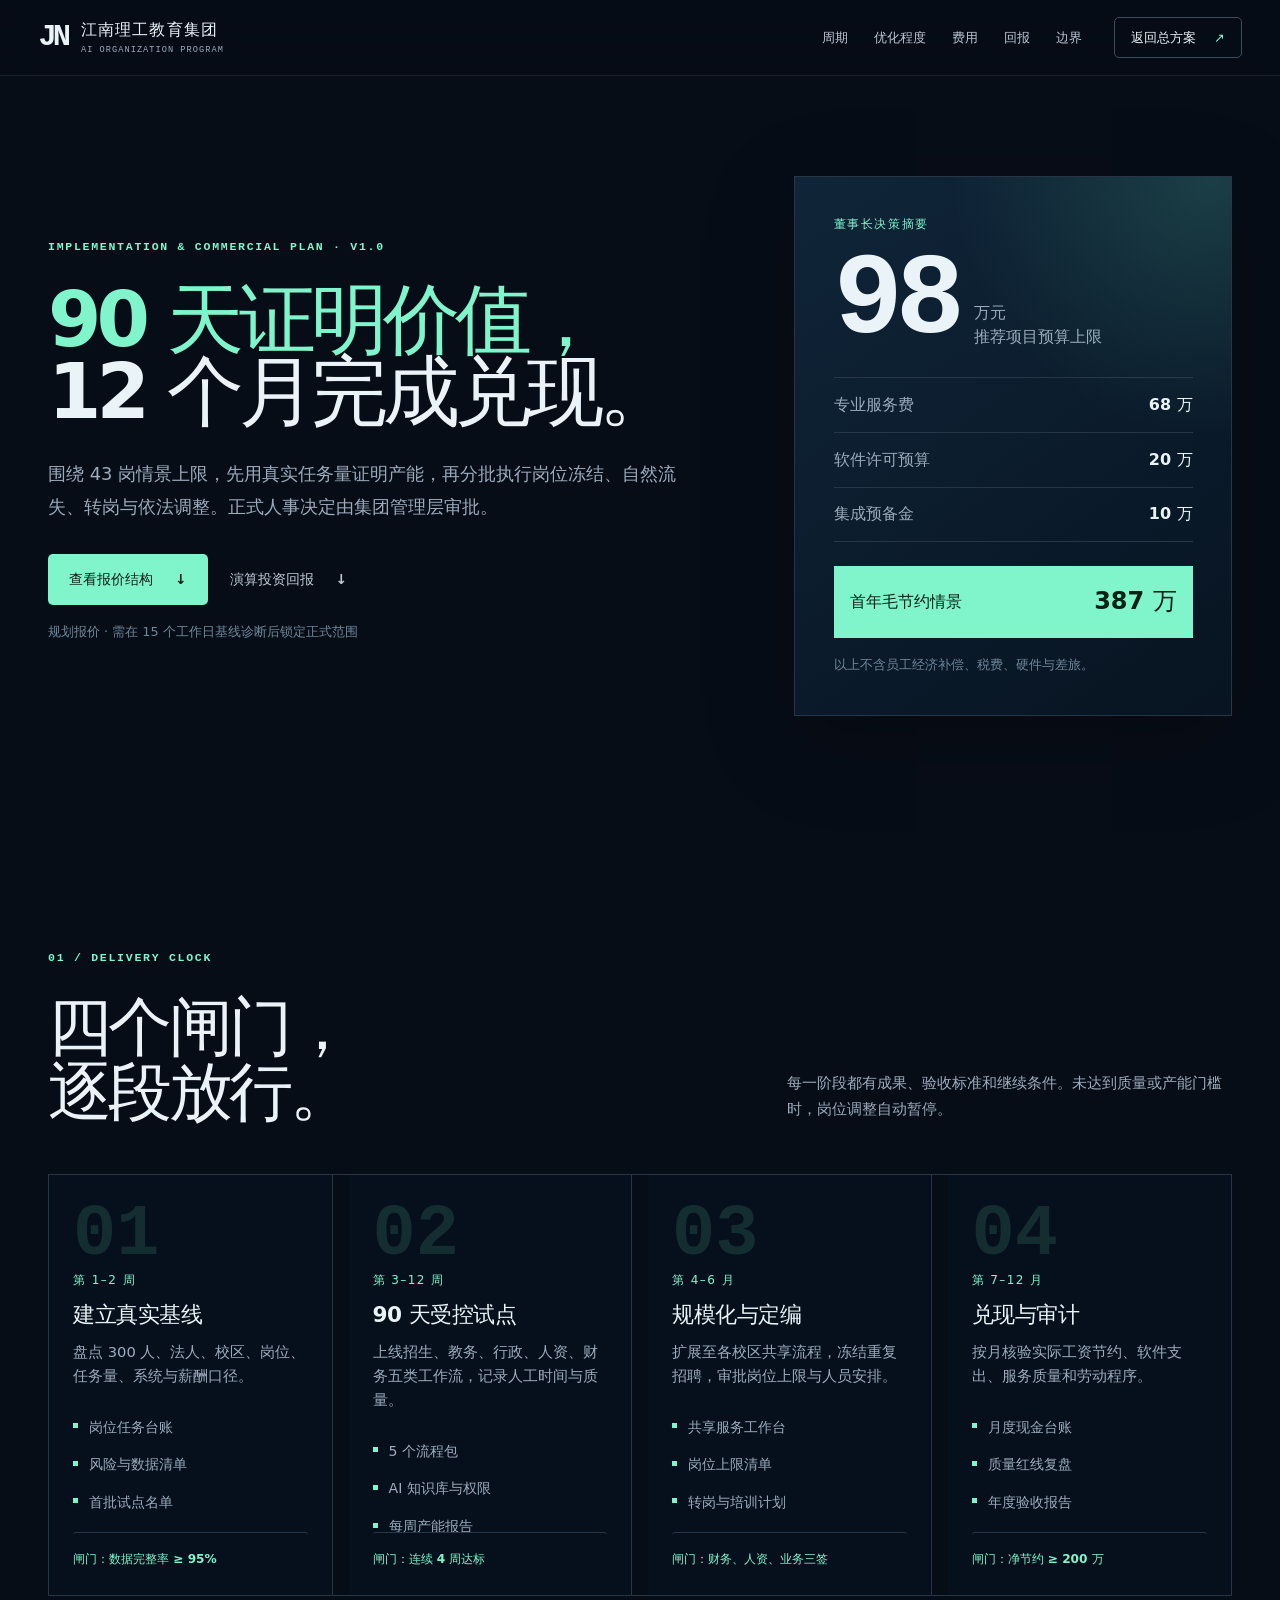
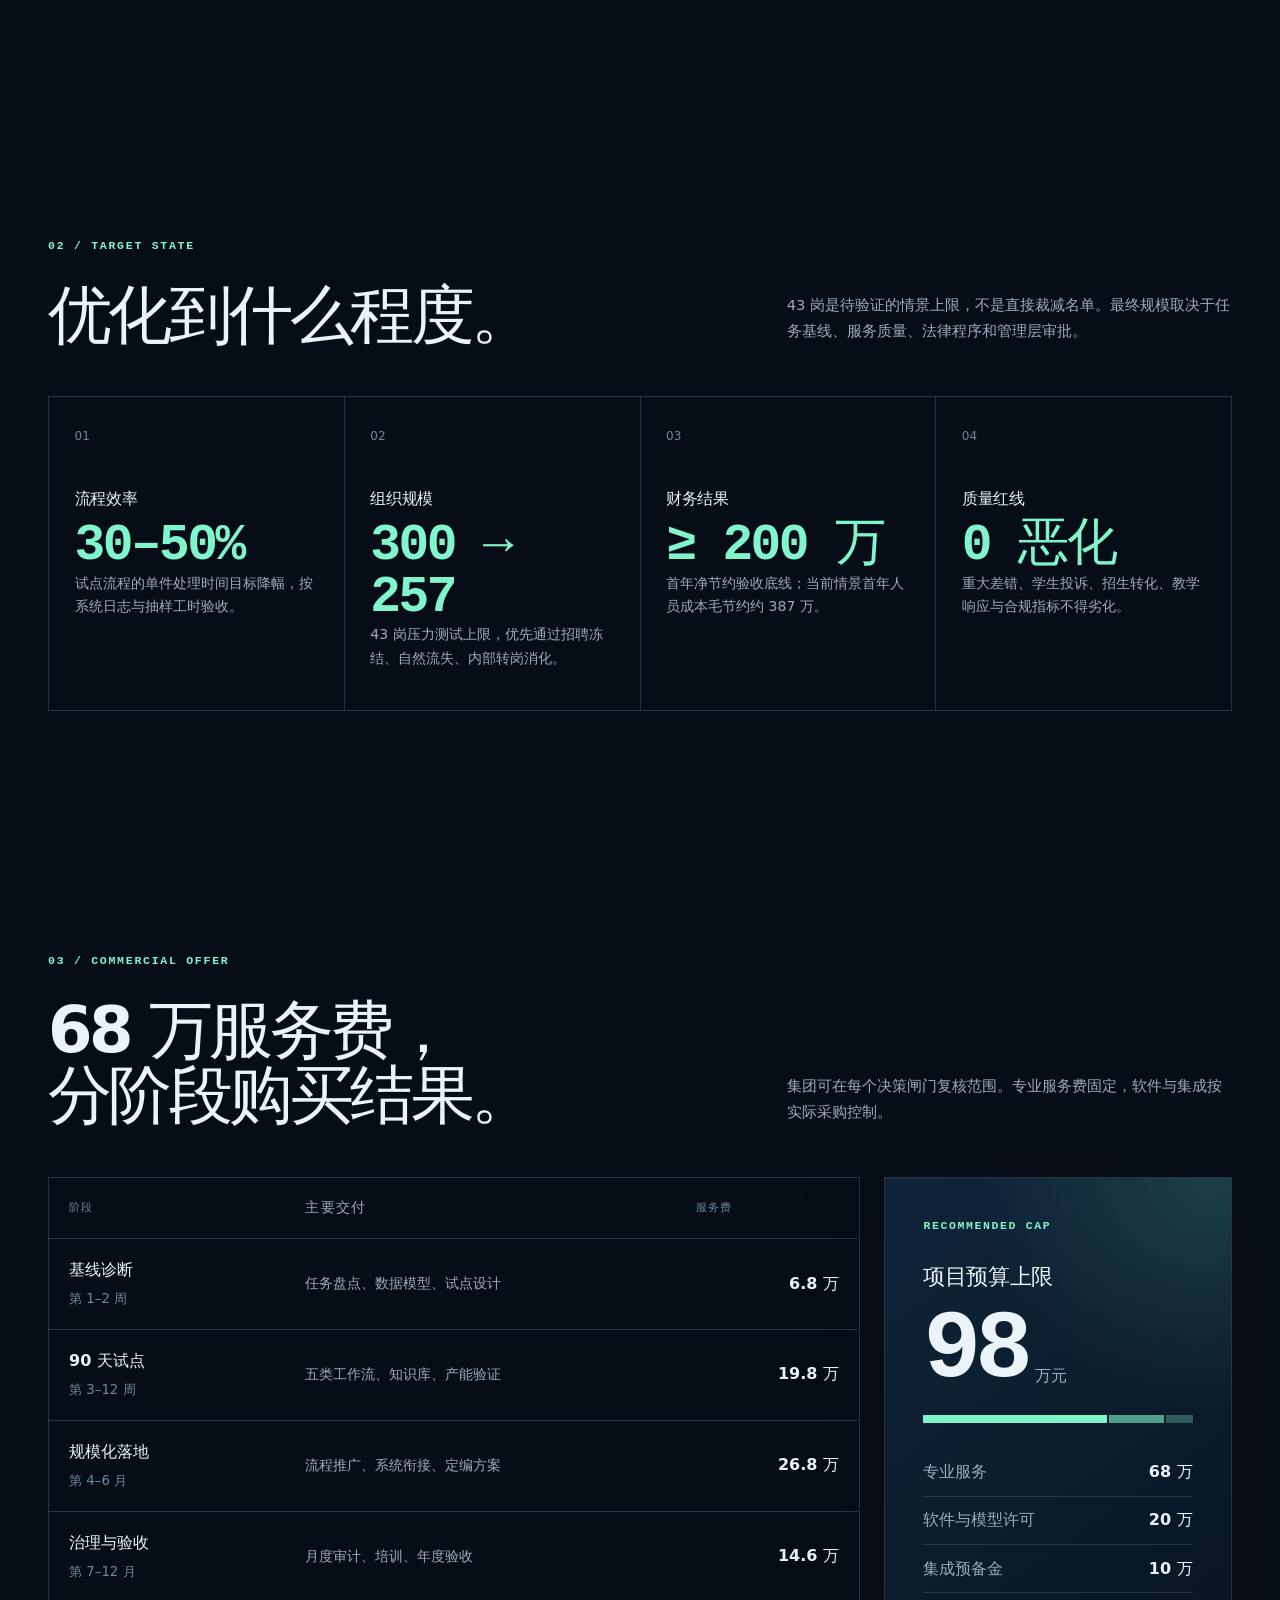
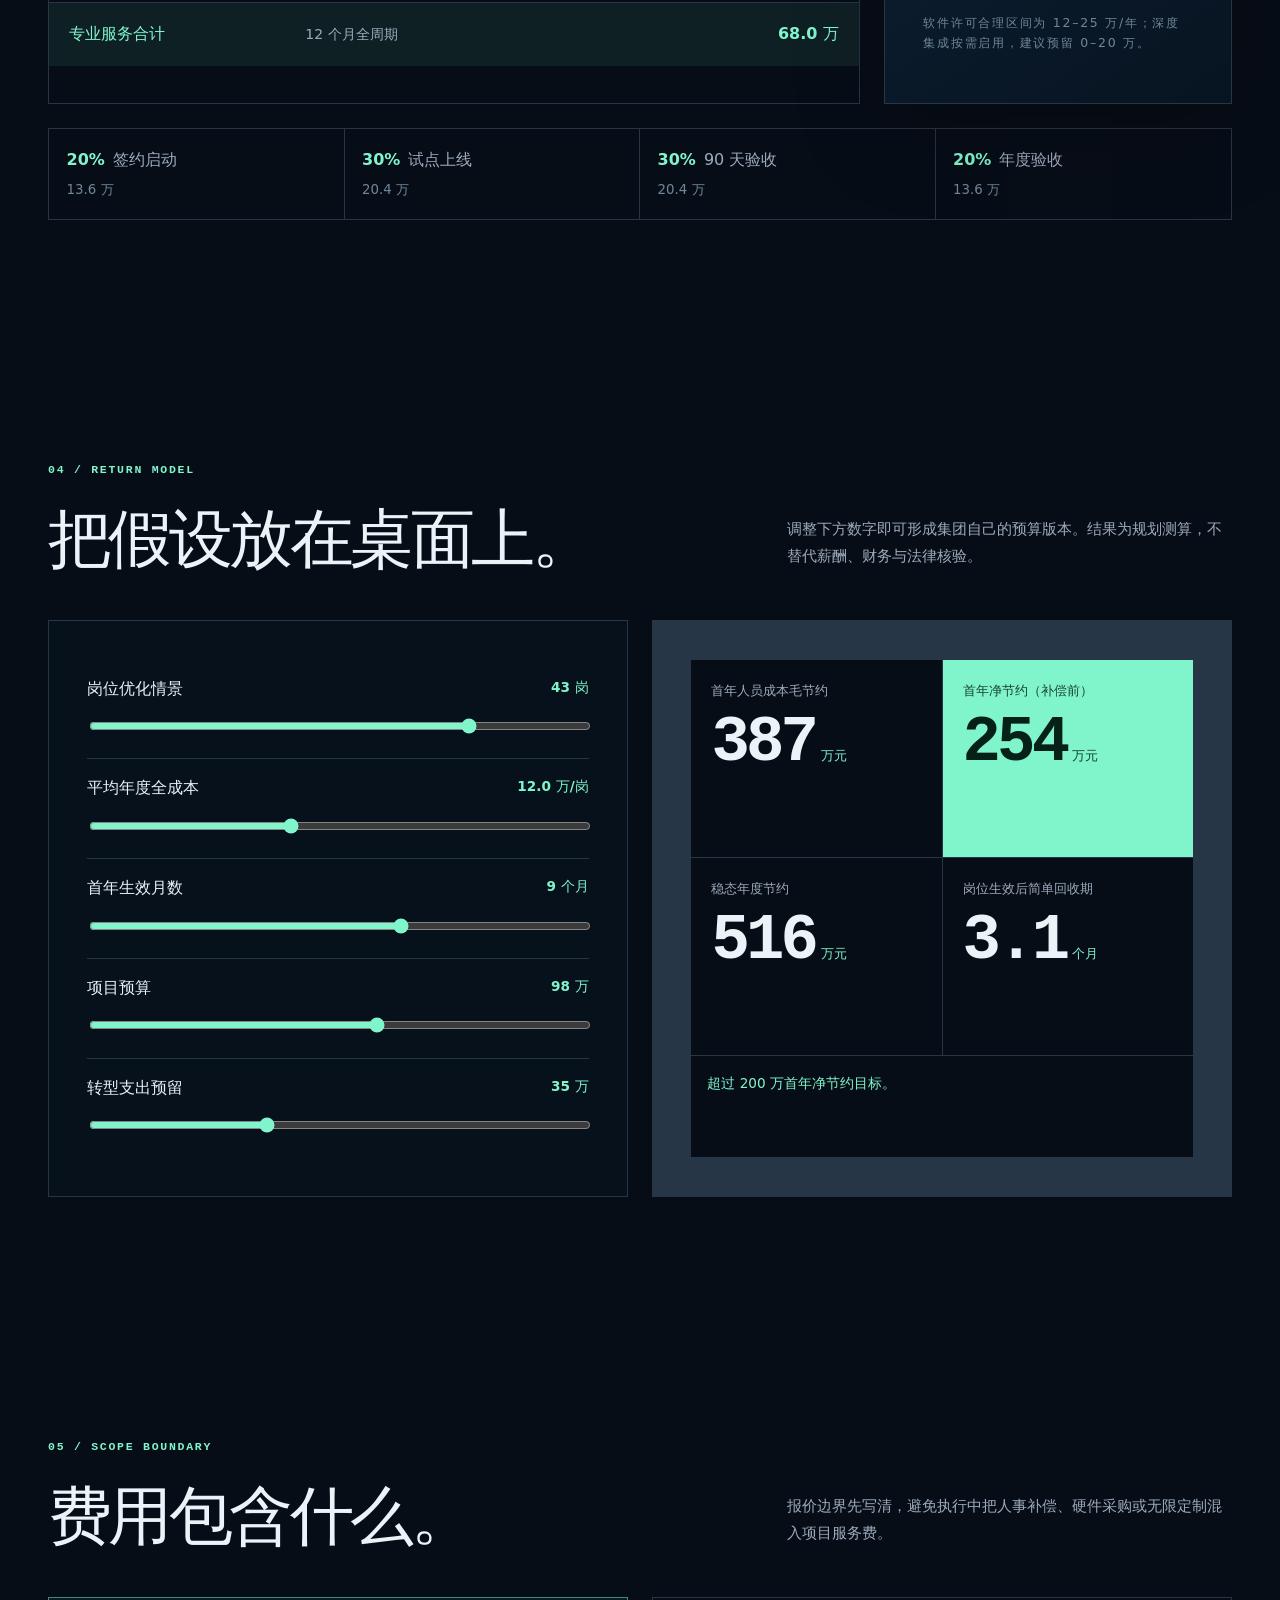
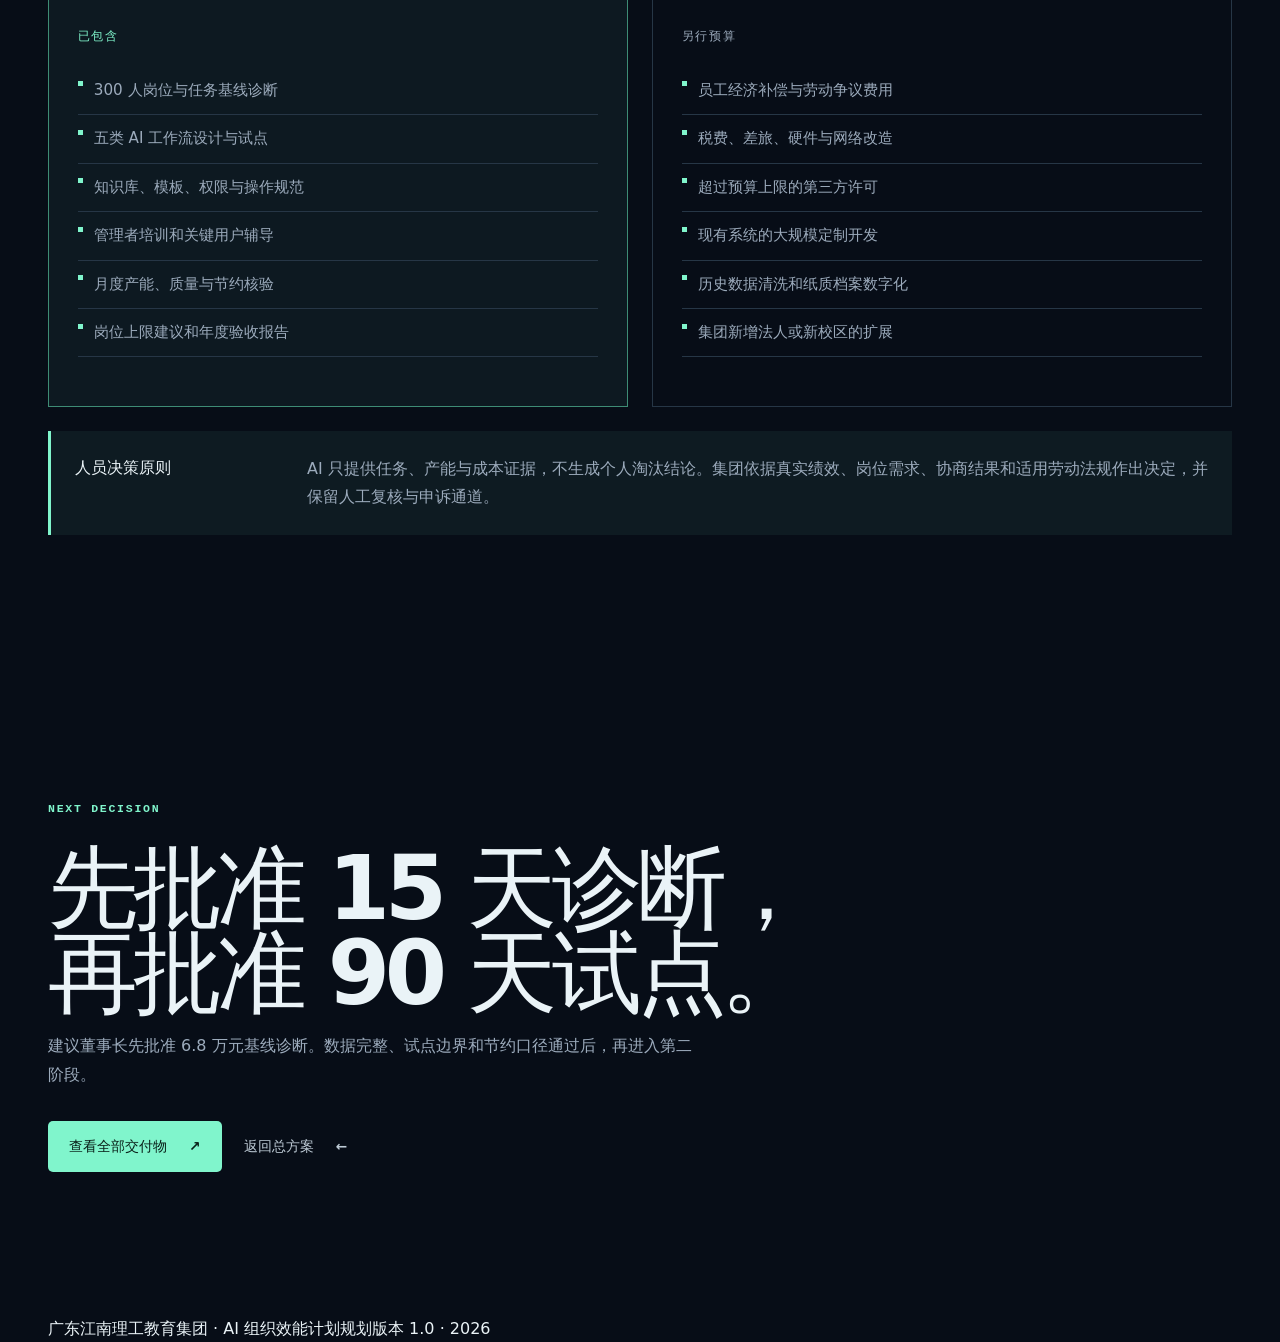
==== implementation.html @ f923c3b9 "Add implementation timeline and pricing plan" ====
<!doctype html>
<html lang="zh-CN">
<head>
 <meta charset="utf-8">
 <meta name="viewport" content="width=device-width,initial-scale=1">
 <meta name="description" content="广东江南理工教育集团 AI 组织效能计划的实施周期、优化目标、项目报价与回报测算。">
 <title>实施周期与项目报价｜广东江南理工教育集团</title>
 <link rel="stylesheet" href="styles.css">
 <link rel="stylesheet" href="implementation.css">
 <link rel="stylesheet" href="implementation-fixes.css">
</head>
<body>
 <div class="noise" aria-hidden="true"></div>
 <header class="site-header">
  <a class="brand" href="index.html" aria-label="返回方案首页"><span class="brand-mark">JN</span><span><b>江南理工教育集团</b><small>AI ORGANIZATION PROGRAM</small></span></a>
  <button class="menu-toggle" aria-expanded="false" aria-controls="nav-links">导航 <span aria-hidden="true">＋</span></button>
  <nav class="nav-links" id="nav-links" aria-label="页面导航"><a href="#schedule">周期</a><a href="#outcomes">优化程度</a><a href="#pricing">费用</a><a href="#returns">回报</a><a href="#boundaries">边界</a></nav>
  <a class="header-cta" href="index.html">返回总方案 <span aria-hidden="true">↗</span></a>
 </header>

 <main>
  <section class="quote-hero wrap">
   <div class="quote-copy">
    <p class="eyebrow">IMPLEMENTATION &amp; COMMERCIAL PLAN · V1.0</p>
    <h1><span>90 天证明价值，</span><br>12 个月完成兑现。</h1>
    <p class="lead">围绕 43 岗情景上限，先用真实任务量证明产能，再分批执行岗位冻结、自然流失、转岗与依法调整。正式人事决定由集团管理层审批。</p>
    <div class="hero-actions"><a class="button primary" href="#pricing">查看报价结构 <span aria-hidden="true">↓</span></a><a class="button quiet" href="#returns">演算投资回报 <span aria-hidden="true">↓</span></a></div>
    <p class="assumption">规划报价 · 需在 15 个工作日基线诊断后锁定正式范围</p>
   </div>
   <aside class="decision-card" aria-label="董事长决策摘要">
    <p>董事长决策摘要</p>
    <div class="decision-number"><strong>98</strong><span>万元<br>推荐项目预算上限</span></div>
    <dl><div><dt>专业服务费</dt><dd>68 万</dd></div><div><dt>软件许可预算</dt><dd>20 万</dd></div><div><dt>集成预备金</dt><dd>10 万</dd></div></dl>
    <div class="decision-strip"><span>首年毛节约情景</span><b>387 万</b></div>
    <small>以上不含员工经济补偿、税费、硬件与差旅。</small>
   </aside>
  </section>

  <section class="section wrap" id="schedule">
   <div class="section-heading"><div><p class="eyebrow">01 / DELIVERY CLOCK</p><h2>四个闸门，<br>逐段放行。</h2></div><p>每一阶段都有成果、验收标准和继续条件。未达到质量或产能门槛时，岗位调整自动暂停。</p></div>
   <div class="timeline">
    <article><span class="phase">01</span><p class="time">第 1–2 周</p><h3>建立真实基线</h3><p>盘点 300 人、法人、校区、岗位、任务量、系统与薪酬口径。</p><ul><li>岗位任务台账</li><li>风险与数据清单</li><li>首批试点名单</li></ul><b class="gate">闸门：数据完整率 ≥ 95%</b></article>
    <article><span class="phase">02</span><p class="time">第 3–12 周</p><h3>90 天受控试点</h3><p>上线招生、教务、行政、人资、财务五类工作流，记录人工时间与质量。</p><ul><li>5 个流程包</li><li>AI 知识库与权限</li><li>每周产能报告</li></ul><b class="gate">闸门：连续 4 周达标</b></article>
    <article><span class="phase">03</span><p class="time">第 4–6 月</p><h3>规模化与定编</h3><p>扩展至各校区共享流程，冻结重复招聘，审批岗位上限与人员安排。</p><ul><li>共享服务工作台</li><li>岗位上限清单</li><li>转岗与培训计划</li></ul><b class="gate">闸门：财务、人资、业务三签</b></article>
    <article><span class="phase">04</span><p class="time">第 7–12 月</p><h3>兑现与审计</h3><p>按月核验实际工资节约、软件支出、服务质量和劳动程序。</p><ul><li>月度现金台账</li><li>质量红线复盘</li><li>年度验收报告</li></ul><b class="gate">闸门：净节约 ≥ 200 万</b></article>
   </div>
  </section>

  <section class="section wrap" id="outcomes">
   <div class="section-heading"><div><p class="eyebrow">02 / TARGET STATE</p><h2>优化到什么程度。</h2></div><p>43 岗是待验证的情景上限，不是直接裁减名单。最终规模取决于任务基线、服务质量、法律程序和管理层审批。</p></div>
   <div class="outcome-grid">
    <article><span>01</span><h3>流程效率</h3><strong>30–50%</strong><p>试点流程的单件处理时间目标降幅，按系统日志与抽样工时验收。</p></article>
    <article><span>02</span><h3>组织规模</h3><strong>300 → 257</strong><p>43 岗压力测试上限，优先通过招聘冻结、自然流失、内部转岗消化。</p></article>
    <article><span>03</span><h3>财务结果</h3><strong>≥ 200 万</strong><p>首年净节约验收底线；当前情景首年人员成本毛节约约 387 万。</p></article>
    <article><span>04</span><h3>质量红线</h3><strong>0 恶化</strong><p>重大差错、学生投诉、招生转化、教学响应与合规指标不得劣化。</p></article>
   </div>
  </section>

  <section class="section wrap pricing-section" id="pricing">
   <div class="section-heading"><div><p class="eyebrow">03 / COMMERCIAL OFFER</p><h2>68 万服务费，<br>分阶段购买结果。</h2></div><p>集团可在每个决策闸门复核范围。专业服务费固定，软件与集成按实际采购控制。</p></div>
   <div class="pricing-layout">
    <div class="fee-table" role="table" aria-label="项目报价明细">
     <div class="fee-row head" role="row"><span>阶段</span><span>主要交付</span><span>服务费</span></div>
     <div class="fee-row" role="row"><span><b>基线诊断</b><small>第 1–2 周</small></span><span>任务盘点、数据模型、试点设计</span><strong>6.8 万</strong></div>
     <div class="fee-row" role="row"><span><b>90 天试点</b><small>第 3–12 周</small></span><span>五类工作流、知识库、产能验证</span><strong>19.8 万</strong></div>
     <div class="fee-row" role="row"><span><b>规模化落地</b><small>第 4–6 月</small></span><span>流程推广、系统衔接、定编方案</span><strong>26.8 万</strong></div>
     <div class="fee-row" role="row"><span><b>治理与验收</b><small>第 7–12 月</small></span><span>月度审计、培训、年度验收</span><strong>14.6 万</strong></div>
     <div class="fee-row total" role="row"><span>专业服务合计</span><span>12 个月全周期</span><strong>68.0 万</strong></div>
    </div>
    <aside class="budget-card">
     <p class="eyebrow">RECOMMENDED CAP</p><h3>项目预算上限</h3><div class="budget-total"><strong>98</strong><span>万元</span></div>
     <div class="budget-bar" aria-label="预算组成"><i style="--w:69.4%"></i><i style="--w:20.4%"></i><i style="--w:10.2%"></i></div>
     <ul><li><span>专业服务</span><b>68 万</b></li><li><span>软件与模型许可</span><b>20 万</b></li><li><span>集成预备金</span><b>10 万</b></li></ul>
     <p class="budget-note">软件许可合理区间为 12–25 万/年；深度集成按需启用，建议预留 0–20 万。</p>
    </aside>
   </div>
   <div class="payment-strip"><span><b>20%</b>签约启动<br><small>13.6 万</small></span><span><b>30%</b>试点上线<br><small>20.4 万</small></span><span><b>30%</b>90 天验收<br><small>20.4 万</small></span><span><b>20%</b>年度验收<br><small>13.6 万</small></span></div>
  </section>

  <section class="section wrap" id="returns">
   <div class="section-heading"><div><p class="eyebrow">04 / RETURN MODEL</p><h2>把假设放在桌面上。</h2></div><p>调整下方数字即可形成集团自己的预算版本。结果为规划测算，不替代薪酬、财务与法律核验。</p></div>
   <div class="return-layout">
    <form class="return-controls" id="return-form">
     <label>岗位优化情景 <span><output id="roles-out">43</output> 岗</span><input id="roles" type="range" min="20" max="50" value="43"></label>
     <label>平均年度全成本 <span><output id="cost-out">12.0</output> 万/岗</span><input id="cost" type="range" min="8" max="18" step="0.5" value="12"></label>
     <label>首年生效月数 <span><output id="months-out">9</output> 个月</span><input id="months" type="range" min="4" max="12" value="9"></label>
     <label>项目预算 <span><output id="budget-out">98</output> 万</span><input id="budget" type="range" min="68" max="120" value="98"></label>
     <label>转型支出预留 <span><output id="transition-out">35</output> 万</span><input id="transition" type="range" min="0" max="100" step="5" value="35"></label>
    </form>
    <div class="return-results" aria-live="polite">
     <div><span>首年人员成本毛节约</span><strong id="gross-saving">387</strong><small>万元</small></div>
     <div class="accent"><span>首年净节约（补偿前）</span><strong id="net-saving">254</strong><small>万元</small></div>
     <div><span>稳态年度节约</span><strong id="steady-saving">516</strong><small>万元</small></div>
     <div><span>岗位生效后简单回收期</span><strong id="payback">3.1</strong><small>个月</small></div>
     <p id="return-status">超过 200 万首年净节约目标。</p>
    </div>
   </div>
  </section>

  <section class="section wrap" id="boundaries">
   <div class="section-heading"><div><p class="eyebrow">05 / SCOPE BOUNDARY</p><h2>费用包含什么。</h2></div><p>报价边界先写清，避免执行中把人事补偿、硬件采购或无限定制混入项目服务费。</p></div>
   <div class="scope-grid">
    <article class="included"><p>已包含</p><ul><li>300 人岗位与任务基线诊断</li><li>五类 AI 工作流设计与试点</li><li>知识库、模板、权限与操作规范</li><li>管理者培训和关键用户辅导</li><li>月度产能、质量与节约核验</li><li>岗位上限建议和年度验收报告</li></ul></article>
    <article><p>另行预算</p><ul><li>员工经济补偿与劳动争议费用</li><li>税费、差旅、硬件与网络改造</li><li>超过预算上限的第三方许可</li><li>现有系统的大规模定制开发</li><li>历史数据清洗和纸质档案数字化</li><li>集团新增法人或新校区的扩展</li></ul></article>
   </div>
   <div class="legal-note"><b>人员决策原则</b><p>AI 只提供任务、产能与成本证据，不生成个人淘汰结论。集团依据真实绩效、岗位需求、协商结果和适用劳动法规作出决定，并保留人工复核与申诉通道。</p></div>
  </section>

  <section class="final-cta wrap"><p class="eyebrow">NEXT DECISION</p><h2>先批准 15 天诊断，<br>再批准 90 天试点。</h2><p>建议董事长先批准 6.8 万元基线诊断。数据完整、试点边界和节约口径通过后，再进入第二阶段。</p><div class="hero-actions"><a class="button primary" href="index.html#downloads">查看全部交付物 <span aria-hidden="true">↗</span></a><a class="button quiet" href="index.html">返回总方案 <span aria-hidden="true">←</span></a></div></section>
 </main>

 <footer class="site-footer wrap"><span>广东江南理工教育集团 · AI 组织效能计划</span><span>规划版本 1.0 · 2026</span></footer>
 <script src="implementation.js"></script>
</body>
</html>
---- styles.css ----
@charset "UTF-8";
:root{--bg:#070d17;--panel:#101a27;--panel2:#142231;--text:#eaf3f7;--muted:#9cabbc;--mint:#80f5cc;--blue:#70b9ff;--lavender:#c3adff;--line:#263646;--max:1280px;font-family:Inter,"Microsoft YaHei","PingFang SC",system-ui,sans-serif;color:var(--text);background:var(--bg);font-synthesis:none;scroll-behavior:smooth;scroll-padding-top:100px}
*{box-sizing:border-box}body{margin:0;line-height:1.65}a{color:inherit;text-decoration:none}button,input{font:inherit}button{cursor:pointer}button,a,input,summary{-webkit-tap-highlight-color:transparent}button{color:inherit}a,button,input,summary{outline-offset:5px}a:focus-visible,button:focus-visible,summary:focus-visible{outline:2px solid var(--mint)}input:focus{outline:2px solid var(--mint);outline-offset:0}::selection{background:var(--mint);color:var(--bg)}h1,h2,h3,p{margin-top:0}h1,h2,h3{line-height:1.22}h1,h2{letter-spacing:-.045em}h3{letter-spacing:-.02em}button{border:0;background:transparent}.wrap{width:min(var(--max),calc(100% - 96px));margin-inline:auto}.section{padding-block:120px}.muted{color:var(--muted)}.small{font-size:.84rem}.mono,.eyebrow,.file-type{font-family:Consolas,"SFMono-Regular",monospace}.text-mint{color:var(--mint)}.eyebrow{color:var(--mint);font-size:.72rem;letter-spacing:.15em;font-weight:700;margin-bottom:28px}.skip{position:fixed;left:20px;top:-100px;background:var(--mint);color:#06130e;padding:10px 20px;z-index:100}.skip:focus{top:10px}.nav-shell{position:sticky;top:0;z-index:20;background:rgba(7,13,23,.92);backdrop-filter:blur(18px);border-bottom:1px solid rgba(111,145,172,.16)}.nav{display:flex;align-items:center;justify-content:space-between;gap:26px;height:86px}.brand{display:flex;align-items:center;gap:14px;font-size:1rem;font-weight:750;letter-spacing:.07em;white-space:nowrap}.brand-mark{font:800 1.9rem/1 Consolas,monospace;letter-spacing:-.13em}.brand-mark span{color:var(--mint)}.brand-sub{display:block;font:500 .54rem/2.2 Consolas,monospace;letter-spacing:.12em;color:var(--muted)}.nav-links{display:flex;gap:26px;font-size:.83rem;color:#bac7d3}.nav-links a:hover,.nav-links a.active{color:var(--mint)}.nav-cta{border:1px solid #3b4d5d;padding:9px 16px;font-size:.8rem;white-space:nowrap;border-radius:5px}.nav-cta span{margin-left:14px;color:var(--mint)}.menu-toggle{display:none}.hero{display:grid;grid-template-columns:1.1fr 1fr;gap:28px;align-items:center;min-height:720px;padding-block:70px}.hero-copy{position:relative;z-index:2}.accent-line{display:inline-block;vertical-align:middle;background:var(--mint);width:23px;height:2px;margin-right:12px}.hero h1{font-size:clamp(2.85rem,4.25vw,4.35rem);font-weight:730;line-height:1.21;margin-bottom:29px}.hero-description{color:#acbbc9;font-size:.96rem;line-height:1.95}.hero-actions{display:flex;gap:14px;align-items:center;margin-top:31px}.button{display:inline-flex;align-items:center;justify-content:center;gap:22px;padding:14px 21px;border-radius:5px;font-size:.86rem;font-weight:650;min-height:48px;transition:transform .2s,background .2s,border-color .2s}.button:hover{transform:translateY(-2px)}.primary{background:var(--mint);color:#092119}.primary:hover{background:#a6ffdd}.quiet{color:#becbd6;padding-inline:8px}.secondary{border:1px solid #426057;background:rgba(128,245,204,.06);color:var(--mint)}.hero-disclosure{font-size:.71rem;color:#8296a8;margin-top:27px;margin-bottom:0}.hero-visual{position:relative;min-height:570px;border:1px solid #284037;border-radius:12px;overflow:hidden;background:#142430}.hero-visual img{position:absolute;inset:0;width:100%;height:100%;object-fit:cover;object-position:58% center;filter:saturate(.45) brightness(.52)}.visual-shade{position:absolute;inset:0;background:linear-gradient(0deg,#081824 0%,rgba(6,18,26,.24) 55%,rgba(5,15,24,.3));box-shadow:inset 0 0 110px #071322}.visual-top,.visual-bottom{position:absolute;left:28px;right:28px;display:flex;justify-content:space-between;gap:20px;align-items:center}.visual-top{top:24px;font:600 .58rem/1.5 Consolas,monospace;letter-spacing:.14em;color:#c2d4db}.outline-tag{border:1px solid #4c6c66;background:#0c211dc7;padding:5px 10px;border-radius:3px;color:#bcebdd;font-size:.65rem;white-space:nowrap}.hero-number{position:absolute;inset:43% 26px auto}.hero-number .label{font-size:.78rem;letter-spacing:.05em;color:#bdd0d8}.hero-number>div{font:600 clamp(2.6rem,4vw,4rem)/1.5 Consolas,monospace;letter-spacing:-.06em;color:#defff3;white-space:nowrap}.hero-number small{font-size:.46em;margin-right:8px;color:var(--mint)}.mini-rule{display:block;width:48px;height:3px;background:var(--mint);margin:17px 0}.hero-number p{font-size:.73rem;line-height:1.7;color:#abc1cd}.visual-bottom{bottom:23px;font-size:.6rem;color:#8ea9b8;border-top:1px solid #335049;padding-top:17px;flex-wrap:wrap}.facts-strip{display:grid;grid-template-columns:repeat(4,1fr);border-block:1px solid var(--line);padding-block:28px;gap:30px}.facts-strip>div{border-right:1px solid var(--line);padding-left:20px}.facts-strip>div:first-child{padding-left:0}.facts-strip>div:last-child{border:0}.facts-strip b{font:500 2.5rem/1.2 Consolas,monospace;letter-spacing:-.06em}.facts-strip b span{font:500 .85rem/1.5 "Microsoft YaHei",sans-serif;letter-spacing:0;margin-left:8px;color:#b4c4d0}.facts-strip p{font-size:.74rem;color:var(--muted);margin:9px 0 0}.section-heading{display:grid;grid-template-columns:1.15fr .85fr;gap:70px;align-items:end;margin-bottom:48px}.section-heading h2{font-size:clamp(2rem,3.15vw,3rem);margin:0}.section-heading>p{max-width:450px;color:var(--muted);font-size:.92rem;margin-bottom:3px;line-height:1.9}.chain{display:grid;grid-template-columns:repeat(4,1fr);border:1px solid var(--line);border-radius:8px;overflow:hidden}.chain article{padding:30px 25px;background:linear-gradient(145deg,#122132,#0c1521);border-right:1px solid var(--line)}.chain article:last-child{border:0}.step-index{font:500 .78rem/1 Consolas,monospace;color:var(--mint);letter-spacing:.1em}.chain h3{font-size:1.13rem;margin:44px 0 18px}.chain p{font-size:.87rem;line-height:1.8;color:#a9bbca;min-height:74px}.chain small{font-size:.65rem;color:#748b9e}.strategy-note{display:flex;gap:30px;align-items:start;margin-top:30px;font-size:.85rem;color:#aabccb}.note-label{color:var(--mint);white-space:nowrap;border-left:2px solid var(--mint);padding-left:13px}.strategy-note p{margin:0}.calculator-section{padding-block:110px;background:radial-gradient(ellipse at 85% 23%,#10342e44,transparent 45%),#0b1420;border-block:1px solid var(--line)}.model-tabs{display:grid;grid-template-columns:repeat(3,1fr);border:1px solid #30414f;border-radius:8px;overflow:hidden;margin-bottom:22px}.model-tabs button{padding:20px;text-align:left;font-size:1rem;line-height:1.5;background:#0d1824;border-right:1px solid #30414f;transition:background .2s}.model-tabs button:last-child{border:0}.model-tabs button span{display:block;color:#8398aa;font-size:.7rem;margin-top:5px}.model-tabs button[aria-selected=true]{background:#1a3932;color:var(--mint);box-shadow:inset 0 -3px var(--mint)}.model-tabs button[aria-selected=true] span{color:#b3d6ca}.model-grid{display:grid;grid-template-columns:.92fr 1.08fr;gap:24px}.model-inputs,.model-results{border:1px solid #2a3c4b;border-radius:9px;background:#0d1926;padding:31px}.panel-heading{display:flex;justify-content:space-between;align-items:center;gap:20px}.panel-heading h3{font-size:1.1rem;margin:0}.text-button{color:var(--mint);font-size:.74rem;padding:5px 0}.model-inputs>.small{margin:8px 0 26px}.input-row{display:flex;align-items:center;justify-content:space-between;gap:20px;padding:17px 0;border-bottom:1px solid #263848;font-size:.85rem;line-height:1.5}.input-row>span{flex:1}.input-row small{display:block;font-size:.65rem;color:#8b9fb0;margin-top:4px}.input-row input{width:119px;flex-shrink:0;color:#e4fff5;border:1px solid #39524f;background:#0a1720;border-radius:4px;font:500 1.27rem/1.5 Consolas,monospace;text-align:right;padding:8px 10px}.input-explainer{font-size:.69rem;color:#8ba0b1;margin:21px 0 0;line-height:1.8}.model-results{background:radial-gradient(ellipse at 80% 0,#1d4b3c66,transparent 63%),#0e2028}.result-top{display:flex;align-items:center;justify-content:space-between;gap:15px}.result-kicker{color:#b8d2ca;font-size:.8rem}.scenario-tag{font-size:.59rem;color:#baead7;border:1px solid #42685a;padding:3px 7px;border-radius:3px;white-space:nowrap}.roles-number{font:500 6.8rem/1.13 Consolas,monospace;letter-spacing:-.07em;color:var(--mint);margin:22px 0 3px}.roles-number small{font:500 1.2rem/1.5 "Microsoft YaHei",sans-serif;letter-spacing:0;margin-left:13px;color:#a0c1b3}.roles-caption{font-size:.72rem;color:#93b1ac;margin-bottom:22px}.result-stats{display:grid;grid-template-columns:1fr 1fr;border-block:1px solid #34504e;padding-block:20px;gap:24px}.result-stats>div>span{font-size:.68rem;color:#a1b9bc;display:block;margin-bottom:4px}.result-stats b{font:500 2.1rem/1.4 Consolas,monospace;letter-spacing:-.03em}.result-stats b span{font:400 .66rem/1.5 "Microsoft YaHei",sans-serif;margin-left:7px;color:#a1b9bc}.cash-chart{padding-block:22px 8px;display:grid;gap:10px}.cash-row{display:grid;grid-template-columns:71px 1fr 55px;gap:10px;align-items:center;font-size:.64rem;color:#a8c0c1}.cash-row b{text-align:right;font:400 .8rem Consolas,monospace}.bar-track{background:#1b343c;border-radius:2px;overflow:hidden;height:7px}.bar{height:100%;display:block;transition:width .35s}.bar.mint{background:var(--mint)}.bar.lavender{background:var(--lavender)}.bar.blue{background:var(--blue)}.formula{font-size:.72rem;line-height:1.8;color:#aac2bf;margin:17px 0 0}.capacity-strip{display:grid;grid-template-columns:1fr 1fr 1.18fr;gap:25px;padding:27px 5px;border-bottom:1px solid var(--line)}.capacity-strip>div>span{font-size:.69rem;color:var(--muted);display:block;margin-bottom:6px}.capacity-strip b{font:500 1.75rem/1.5 Consolas,monospace}.capacity-strip b span{font:400 .67rem/1.5 "Microsoft YaHei",sans-serif;color:#aabcca;margin-left:8px}.capacity-strip p{font-size:.71rem;color:#91a6b8;line-height:1.8;margin:auto 0}.sensitivity{border-bottom:1px solid var(--line)}summary{cursor:pointer;list-style:none}summary::-webkit-details-marker{display:none}.sensitivity summary,.source-details summary{padding-block:23px;display:flex;align-items:center;justify-content:space-between;font-size:.88rem;font-weight:600}.sensitivity summary span,.source-details summary span{font-size:1.2rem;color:var(--mint)}.table-scroll{overflow:auto}table{width:100%;border-collapse:collapse;text-align:left;font-size:.78rem;min-width:560px}caption{text-align:left;color:var(--muted);font-size:.7rem;margin-bottom:15px}th,td{padding:14px 13px;border-bottom:1px solid #243847}th{color:#c4dad3;background:#17332c;font-weight:500}td{color:#a9bfca}td:last-child{color:var(--mint)}.model-bottom{display:flex;align-items:center;justify-content:space-between;gap:35px;padding-top:26px}.model-bottom>p{max-width:720px;font-size:.73rem;color:#899fb1;margin:0}.model-bottom .button{white-space:nowrap;font-size:.75rem}.workflow-layout{display:grid;grid-template-columns:.72fr 1.28fr;gap:30px}.workflow-tabs{display:flex;flex-direction:column;gap:10px}.workflow-tabs button{text-align:left;border:1px solid #263947;border-radius:5px;padding:21px 19px;display:grid;grid-template-columns:33px 1fr 24px;gap:12px;align-items:center;font-size:.92rem;color:#b7c6d2;background:#0d1723;transition:background .2s}.workflow-tabs button>span{font:400 .75rem Consolas,monospace;color:#668196}.workflow-tabs button>b{font-weight:400;color:#627e8c}.workflow-tabs button[aria-selected=true]{background:#133c30;border-color:#3d6e5b;color:#ceffeb}.workflow-tabs button[aria-selected=true]>span,.workflow-tabs button[aria-selected=true]>b{color:var(--mint)}.workflow-panel{padding:34px;border:1px solid #354856;border-radius:8px;background:#101e2b}.workflow-title{display:flex;justify-content:space-between;align-items:center;gap:20px;margin-bottom:26px}.workflow-title .mono{font-size:.62rem;color:#6c90a4;letter-spacing:.08em}.workflow-panel h3{font-size:1.67rem;margin-bottom:19px}.workflow-panel>p{font-size:.87rem;color:#9db1c2;line-height:1.85}.workflow-steps{padding:0;margin:25px 0;display:grid;grid-template-columns:repeat(3,1fr);gap:18px;list-style:none;counter-reset:workflow}.workflow-steps li{counter-increment:workflow;padding-top:17px;border-top:1px solid #385360;font-size:.76rem;color:#bdcfd8}.workflow-steps li:before{content:"0" counter(workflow);display:block;font:400 .68rem Consolas,monospace;color:var(--mint);margin-bottom:11px}.workflow-bottom{display:grid;grid-template-columns:1fr 1fr;gap:25px;border-top:1px solid #2d4554;padding-top:21px}.workflow-bottom span{font-size:.65rem;color:var(--mint)}.workflow-bottom p{font-size:.77rem;line-height:1.8;color:#91a9bb;margin:8px 0 0}.architecture-section{border-block:1px solid var(--line);background:#0b1521;padding-block:85px}.architecture{display:grid;grid-template-columns:1fr 1.1fr;gap:90px;align-items:center}.architecture h2{font-size:2.7rem}.architecture>div>p:not(.eyebrow){font-size:.88rem;color:#a1b4c6;line-height:1.9}.architecture>div>p.small{font-size:.71rem;color:#6f889f}.architecture-stack{display:grid;gap:13px}.architecture-stack>div{padding:20px 22px;display:grid;grid-template-columns:85px 1fr;align-items:center;gap:15px;border:1px solid #2b4353;border-left:2px solid #78d3b3;background:#101e2a;border-radius:4px}.architecture-stack span{font-size:.67rem;color:var(--mint)}.architecture-stack b{font-size:.8rem;font-weight:500;line-height:1.8}.architecture-stack>p{font-size:.7rem!important;color:#8da6b9!important;margin-bottom:0}.timeline{display:grid;grid-template-columns:1fr 1fr;gap:16px}.timeline details{border:1px solid #2b3e4d;background:#0f1c29;border-radius:6px;align-self:start}.timeline summary{display:grid;grid-template-columns:110px 1fr 20px;gap:15px;align-items:center;padding:24px}.period{font:500 1.55rem/1.2 Consolas,monospace;color:var(--mint);letter-spacing:-.06em}.period small{display:block;font:400 .62rem/1.6 "Microsoft YaHei",sans-serif;color:#85a391;letter-spacing:0;margin-top:5px}.timeline summary b{display:block;font-size:1rem}.timeline summary span>small:not(.period small){display:block;font-size:.64rem;color:#8098ad;margin-top:7px}.timeline summary i{font-style:normal;color:#829cad}.timeline details[open] summary i{transform:rotate(45deg)}.timeline details>p{color:#a1b8c9;font-size:.78rem;margin:0 24px 20px;line-height:1.9}.gate{font-size:.7rem;color:#a1c4b5;margin:0 24px 24px;padding:15px;background:#14322b;border-radius:3px;line-height:1.8}.gate b{margin-right:12px;color:var(--mint)}.evidence-section{padding-block:110px;background:#0c1622;border-block:1px solid var(--line)}.evidence-grid{display:grid;grid-template-columns:repeat(3,1fr);gap:24px}.evidence-grid article{border-top:1px solid #456357;padding-top:24px;display:flex;flex-direction:column}.evidence-type{font:500 .6rem/1.7 Consolas,"Microsoft YaHei",monospace;color:#8fada5;letter-spacing:.03em}.evidence-value{display:block;font:500 4.1rem/1.3 Consolas,monospace;letter-spacing:-.05em;color:var(--mint);margin:22px 0}.evidence-value span{font-size:.85rem;margin-left:8px;letter-spacing:0;color:#abcabc}.evidence-value.text-word{font:500 2.75rem/1.8 "Microsoft YaHei",sans-serif}.evidence-grid h3{font-size:1.07rem;margin-bottom:16px}.evidence-grid p{font-size:.84rem;color:#99afc0;line-height:1.85;flex:1}.evidence-grid a{font-size:.73rem;color:#c7eedf;display:flex;justify-content:space-between;border-bottom:1px solid #32493f;padding:17px 0 20px;margin-top:12px}.source-details{margin-top:30px}.source-details>p{font-size:.74rem;color:#90a6b9;line-height:1.85}.source-grid{display:grid;grid-template-columns:1fr 1fr;gap:14px 35px;margin-bottom:25px}.source-grid a{font-size:.77rem;color:#adc6d3}.source-grid a:hover{color:var(--mint)}.downloads{display:grid;grid-template-columns:1fr 1.15fr;gap:100px;align-items:center}.downloads h2{font-size:2.8rem}.downloads>div>p:not(.eyebrow){color:#94abbe;font-size:.87rem;max-width:400px;line-height:1.9}.download-list{border-top:1px solid #385242}.download-list>a,.download-list>button{display:flex;align-items:center;justify-content:space-between;text-align:left;width:100%;gap:24px;padding:25px 0;border-bottom:1px solid #273e37;transition:padding .2s}.download-list>a:hover,.download-list>button:hover{padding-inline:10px}.download-list b{font-size:.94rem;font-weight:600}.download-list small{display:block;color:#7893a8;font-size:.68rem;margin-top:5px}.file-type{font-size:.74rem;color:var(--mint);white-space:nowrap}.closing{text-align:center;padding:85px 35px 90px;border:1px solid #24443b;border-radius:10px;background:radial-gradient(ellipse at 50% 120%,#154b3855,transparent 70%),#0c1b23;margin-bottom:65px}.closing h2{font-size:clamp(2.2rem,3.5vw,3.3rem);margin-bottom:28px}.closing .eyebrow{font-size:.65rem;color:#79b39d;margin-bottom:22px}.footer{display:flex;align-items:center;justify-content:space-between;gap:40px;padding-block:30px 38px;border-top:1px solid #233241}.footer b{font-size:.77rem;font-weight:500;color:#9eb4c3}.footer p{font-size:.64rem;color:#688196;margin:5px 0 0}.footer>div:last-child{text-align:right}.toast{position:fixed;bottom:25px;left:50%;transform:translate(-50%,20px);z-index:50;background:#b9f6dc;color:#102c21;padding:11px 20px;border-radius:5px;font-size:.8rem;opacity:0;pointer-events:none;transition:opacity .2s,transform .2s;box-shadow:0 8px 45px #0007}.toast.visible{opacity:1;transform:translate(-50%,0)}
@media(min-width:1600px){.hero h1{font-size:4.35rem}.hero{min-height:760px}.hero-visual{min-height:590px}}
@media(max-width:1150px){.wrap{width:calc(100% - 60px)}.nav-links{gap:17px;font-size:.75rem}.hero{gap:24px;min-height:650px}.hero h1{font-size:3.15rem}.hero-visual{min-height:530px}.hero-actions{flex-wrap:wrap}.hero-number>div{font-size:3.05rem}.section-heading{gap:40px}.architecture{gap:45px}.downloads{gap:55px}.chain article{padding:25px 20px}.chain p{min-height:95px}.timeline summary{grid-template-columns:95px 1fr 15px;gap:10px}.model-inputs,.model-results{padding:25px}.capacity-strip{grid-template-columns:1fr 1fr}.capacity-strip p{grid-column:1/-1}}
@media(max-width:900px){.nav{height:74px}.nav-links{display:none;position:absolute;left:0;right:0;top:74px;background:#0c1825;border-bottom:1px solid #2d4756;padding:25px 30px;flex-wrap:wrap;gap:24px}.nav-links.open{display:flex}.menu-toggle{display:block;margin-left:auto;font-size:.8rem;color:#a3b6c5}.menu-toggle span{margin-left:8px}.nav-cta{font-size:.7rem;padding:8px 12px}.hero{grid-template-columns:1fr 1fr;min-height:610px;padding-block:50px;gap:22px}.hero h1{font-size:2.65rem}.hero-description{font-size:.82rem}.hero-visual{min-height:480px}.hero-number{left:19px;right:19px}.hero-number>div{font-size:2.6rem}.visual-top,.visual-bottom{left:19px;right:19px}.visual-top{font-size:.5rem;gap:7px}.hero-actions{gap:9px}.hero-actions .button{font-size:.76rem;gap:14px;padding:12px 14px}.hero-disclosure{font-size:.62rem}.eyebrow{font-size:.62rem}.section{padding-block:85px}.section-heading{grid-template-columns:1fr;gap:25px}.section-heading>p{max-width:650px}.chain{grid-template-columns:1fr 1fr}.chain article:nth-child(2){border-right:0}.chain article:nth-child(-n+2){border-bottom:1px solid var(--line)}.chain p{min-height:0}.chain h3{margin-top:29px}.model-grid{grid-template-columns:1fr 1fr;gap:16px}.input-row{gap:10px;font-size:.75rem}.input-row input{width:90px}.result-top{align-items:start;flex-direction:column;gap:9px}.roles-number{font-size:5.8rem}.model-results,.model-inputs{padding:22px}.result-stats{gap:13px}.result-stats b{font-size:1.8rem}.cash-row{grid-template-columns:62px 1fr 42px;gap:6px}.workflow-layout{grid-template-columns:1fr}.workflow-tabs{display:grid;grid-template-columns:repeat(3,1fr)}.workflow-tabs button{font-size:.76rem;padding:16px 12px;grid-template-columns:22px 1fr;gap:7px}.workflow-tabs button>b{display:none}.architecture{grid-template-columns:1fr;gap:35px}.architecture h2{font-size:2.3rem}.architecture>div:first-child{max-width:630px}.timeline{grid-template-columns:1fr}.evidence-grid{gap:20px}.evidence-grid h3{font-size:.96rem}.evidence-grid p{font-size:.77rem}.evidence-value{font-size:3.5rem}.evidence-value.text-word{font-size:2.15rem;line-height:2}.downloads{grid-template-columns:1fr;gap:25px}.downloads>div>p:not(.eyebrow){max-width:630px}.source-grid{gap:14px 20px}}
@media(max-width:640px){:root{scroll-padding-top:85px}.wrap{width:calc(100% - 36px)}.nav{height:69px;gap:15px}.brand{gap:8px;font-size:.85rem}.brand-mark{font-size:1.6rem}.brand-sub{font-size:.43rem}.nav-cta{display:none}.nav-links{top:69px;padding-inline:18px}.hero{grid-template-columns:1fr;padding-top:43px;padding-bottom:36px;gap:35px}.hero h1{font-size:clamp(2.5rem,9.5vw,3.6rem);line-height:1.22;letter-spacing:-.045em}.hero .eyebrow{margin-bottom:23px}.hero-description{font-size:.85rem;line-height:1.9}.desktop{display:none}.hero-actions{gap:12px;margin-top:24px}.hero-actions .button{font-size:.76rem;padding:13px 15px}.hero-actions .quiet{padding-inline:0}.hero-disclosure{font-size:.63rem}.hero-visual{min-height:375px;max-width:100%;border-radius:7px}.hero-number{top:32%;left:24px}.hero-number>div{font-size:3.2rem}.hero-number .label{font-size:.7rem}.hero-number p{font-size:.68rem}.visual-top,.visual-bottom{left:24px;right:24px}.visual-bottom{font-size:.54rem;gap:8px}.facts-strip{grid-template-columns:1fr 1fr;gap:23px 16px;padding-block:24px}.facts-strip>div{padding:0 0 0 12px}.facts-strip>div:nth-child(2){border:0}.facts-strip>div:nth-child(3){padding-left:0}.facts-strip b{font-size:2rem}.facts-strip p{font-size:.67rem}.section{padding-block:70px}.section-heading{margin-bottom:30px;gap:23px}.section-heading h2{font-size:2rem}.section-heading .eyebrow{margin-bottom:22px}.section-heading>p{font-size:.83rem;line-height:1.85}.chain article{padding:24px 18px}.chain h3{font-size:1rem;margin-top:27px}.chain p{font-size:.74rem}.chain small{font-size:.61rem;line-height:1.7;display:block}.strategy-note{flex-direction:column;gap:13px;font-size:.76rem;margin-top:24px}.calculator-section,.evidence-section{padding-block:70px}.model-tabs button{padding:14px 11px;font-size:.8rem}.model-tabs button span{font-size:.58rem;line-height:1.7}.model-grid{grid-template-columns:1fr}.model-inputs,.model-results{padding:23px}.input-row{font-size:.83rem;padding-block:13px}.input-row input{width:110px}.result-top{flex-direction:row;align-items:center}.roles-number{font-size:6rem}.result-stats b{font-size:2.05rem}.cash-row{grid-template-columns:70px 1fr 52px}.capacity-strip{gap:20px;padding-block:23px}.capacity-strip>div>span{font-size:.62rem}.capacity-strip b{font-size:1.6rem}.capacity-strip b span{display:block;margin:3px 0 0}.capacity-strip p{font-size:.68rem}.model-bottom{flex-direction:column;gap:20px;align-items:start}.model-bottom>p{font-size:.7rem}.sensitivity summary{font-size:.77rem}.workflow-tabs{grid-template-columns:1fr 1fr;gap:8px}.workflow-tabs button{font-size:.74rem}.workflow-panel{padding:23px}.workflow-panel h3{font-size:1.4rem}.workflow-panel>p{font-size:.8rem}.workflow-steps{gap:13px}.workflow-steps li{font-size:.69rem}.workflow-bottom{gap:20px}.workflow-bottom p{font-size:.71rem}.architecture-section{padding-block:60px}.architecture h2{font-size:2rem}.architecture-stack>div{grid-template-columns:62px 1fr;padding:17px 16px;gap:12px}.architecture-stack b{font-size:.72rem}.architecture-stack span{font-size:.63rem}.timeline summary{grid-template-columns:95px 1fr 15px;padding:21px 19px;gap:13px}.period{font-size:1.45rem}.timeline summary b{font-size:.92rem}.timeline details>p{margin-inline:19px;font-size:.75rem}.gate{margin-inline:19px;font-size:.67rem}.evidence-grid{grid-template-columns:1fr;gap:35px}.evidence-grid article{padding-top:24px}.evidence-value{margin:16px 0;font-size:3.9rem}.evidence-value.text-word{font-size:2.6rem;line-height:1.6}.evidence-grid p{font-size:.83rem}.evidence-grid h3{font-size:1.05rem}.evidence-grid a{margin-top:0}.source-details summary{font-size:.79rem}.source-grid{grid-template-columns:1fr;gap:16px}.source-grid a{font-size:.72rem}.downloads h2{font-size:2rem}.download-list b{font-size:.83rem}.download-list small{font-size:.61rem}.file-type{font-size:.65rem}.closing{padding:65px 23px;margin-bottom:45px}.closing h2{font-size:2.1rem}.footer{flex-direction:column;align-items:start;gap:13px;padding-block:25px}.footer>div:last-child{text-align:left}.toast{width:max-content;max-width:calc(100% - 40px);font-size:.74rem}.button:hover{transform:none}}
@media(prefers-reduced-motion:reduce){:root{scroll-behavior:auto}*,*:before,*:after{animation:none!important;transition:none!important}}
@media print{.nav-shell,.hero-visual,.hero-actions,.toast,.download-list,.closing,.menu-toggle{display:none}:root,body{background:white;color:#14212b}.wrap{width:100%}.section,.calculator-section,.evidence-section,.architecture-section{padding-block:30px;background:white}.hero{min-height:0;display:block;padding-block:20px}.hero h1{font-size:30pt}.section-heading h2{font-size:22pt}.chain,.model-grid,.workflow-panel,.timeline details,.evidence-grid{break-inside:avoid}.model-results,.model-inputs,.chain article,.timeline details,.workflow-panel,.architecture-stack>div{background:#f3f7f6;color:#14212b;border-color:#aebdb8}.model-tabs button{background:#f3f7f6;color:#14212b}.roles-number{color:#125b40}p,small{color:#344d59!important}.footer{margin-top:30px}.eyebrow,.text-mint{color:#125b40}.hero h1 br{display:none}}
---- implementation.css ----
.quote-hero{min-height:92vh;display:grid;grid-template-columns:minmax(0,1.2fr) minmax(320px,.8fr);gap:7vw;align-items:center;padding-top:9rem;padding-bottom:5rem}.quote-copy h1{font-size:clamp(3rem,7vw,7rem);line-height:.94;letter-spacing:-.065em;margin:1rem 0 1.8rem;max-width:12ch}.quote-copy h1 span{color:var(--mint)}.quote-copy .lead{max-width:680px;color:var(--muted);font-size:clamp(1rem,1.4vw,1.2rem);line-height:1.85}.assumption{margin-top:1rem;color:var(--dim);font-size:.8rem}.decision-card,.budget-card{position:relative;overflow:hidden;border:1px solid var(--line);background:linear-gradient(145deg,rgba(16,38,58,.96),rgba(7,20,34,.92));padding:clamp(1.5rem,3vw,2.6rem);box-shadow:0 24px 80px rgba(0,0,0,.25)}.decision-card:before,.budget-card:before{content:"";position:absolute;inset:0;background:radial-gradient(circle at 95% 0,rgba(112,255,202,.14),transparent 38%);pointer-events:none}.decision-card>p,.budget-card>p{color:var(--mint);font-size:.72rem;letter-spacing:.14em;text-transform:uppercase}.decision-number{display:flex;gap:1rem;align-items:flex-end;margin:1.4rem 0 1.8rem}.decision-number strong{font:700 clamp(4.8rem,9vw,8rem)/.8 var(--display);letter-spacing:-.06em}.decision-number span{color:var(--muted);line-height:1.5}.decision-card dl{margin:0;border-top:1px solid var(--line)}.decision-card dl div{display:flex;justify-content:space-between;padding:.85rem 0;border-bottom:1px solid var(--line)}.decision-card dt{color:var(--muted)}.decision-card dd{font-weight:700}.decision-strip{display:flex;justify-content:space-between;align-items:center;margin:1.5rem 0 .8rem;padding:1rem;background:var(--mint);color:#062117}.decision-strip b{font-size:1.5rem}.decision-card small{color:var(--dim);line-height:1.6}.section-heading{display:grid;grid-template-columns:minmax(0,1fr) minmax(280px,.7fr);gap:8vw;align-items:end;margin-bottom:3rem}.section-heading h2{font-size:clamp(2.4rem,5vw,5rem);line-height:1.02;letter-spacing:-.055em;margin:.8rem 0 0}.section-heading>p{color:var(--muted);line-height:1.8}.timeline{display:grid;grid-template-columns:repeat(4,1fr);border:1px solid var(--line)}.timeline article{position:relative;min-height:420px;padding:1.5rem;border-right:1px solid var(--line);background:rgba(7,20,34,.5)}.timeline article:last-child{border-right:0}.phase{font:700 4.5rem/1 var(--display);color:rgba(112,255,202,.12)}.time{color:var(--mint);font-size:.75rem;letter-spacing:.12em;text-transform:uppercase}.timeline h3{font-size:1.35rem;margin:.7rem 0}.timeline article>p:not(.time){color:var(--muted);line-height:1.65;font-size:.92rem}.timeline ul,.scope-grid ul{list-style:none;padding:0;margin:1.25rem 0}.timeline li,.scope-grid li{position:relative;padding:.45rem 0 .45rem 1rem;color:var(--muted);font-size:.88rem}.timeline li:before,.scope-grid li:before{content:"";position:absolute;left:0;top:.92rem;width:5px;height:5px;background:var(--mint)}.gate{position:absolute;left:1.5rem;right:1.5rem;bottom:1.5rem;padding-top:1rem;border-top:1px solid var(--line);font-size:.76rem;color:var(--mint)}.outcome-grid{display:grid;grid-template-columns:repeat(4,1fr);gap:1px;background:var(--line);border:1px solid var(--line)}.outcome-grid article{background:var(--navy);padding:1.6rem;min-height:280px}.outcome-grid article>span{color:var(--dim);font-size:.75rem}.outcome-grid h3{font-size:1rem;margin:2.5rem 0 .75rem}.outcome-grid strong{display:block;font:700 clamp(2.2rem,4vw,4rem)/1 var(--display);color:var(--mint);letter-spacing:-.05em}.outcome-grid p{color:var(--muted);font-size:.88rem;line-height:1.7}.pricing-layout{display:grid;grid-template-columns:minmax(0,1.4fr) minmax(300px,.6fr);gap:1.5rem}.fee-table{border:1px solid var(--line)}.fee-row{display:grid;grid-template-columns:1fr 1.7fr .65fr;gap:1rem;align-items:center;padding:1.15rem 1.25rem;border-bottom:1px solid var(--line)}.fee-row:last-child{border:0}.fee-row.head{font-size:.7rem;text-transform:uppercase;letter-spacing:.12em;color:var(--dim)}.fee-row small{display:block;color:var(--dim);margin-top:.3rem}.fee-row>span:nth-child(2){color:var(--muted);font-size:.88rem}.fee-row strong{text-align:right}.fee-row.total{background:rgba(112,255,202,.08);color:var(--mint)}.budget-card h3{font-size:1.4rem}.budget-total{display:flex;align-items:flex-end;gap:.5rem;margin:1rem 0}.budget-total strong{font:700 6rem/.8 var(--display);letter-spacing:-.06em}.budget-total span{color:var(--muted)}.budget-bar{height:8px;display:flex;gap:2px;margin:1.6rem 0}.budget-bar i{width:var(--w);background:var(--mint)}.budget-bar i:nth-child(2){opacity:.6}.budget-bar i:nth-child(3){opacity:.3}.budget-card ul{list-style:none;padding:0;margin:0}.budget-card li{display:flex;justify-content:space-between;padding:.65rem 0;border-bottom:1px solid var(--line);color:var(--muted)}.budget-card li b{color:var(--text)}.budget-note{color:var(--dim)!important;line-height:1.6;font-size:.78rem!important;margin-top:1.2rem}.payment-strip{display:grid;grid-template-columns:repeat(4,1fr);margin-top:1.5rem;border:1px solid var(--line)}.payment-strip span{padding:1.1rem;border-right:1px solid var(--line);color:var(--muted)}.payment-strip span:last-child{border:0}.payment-strip b{color:var(--mint);margin-right:.5rem}.payment-strip small{display:block;margin:6px 0 0;color:var(--dim)}.return-layout{display:grid;grid-template-columns:1fr 1fr;gap:1.5rem}.return-controls,.return-results{border:1px solid var(--line);padding:clamp(1.3rem,3vw,2.4rem);background:rgba(7,20,34,.55)}.return-controls label{display:block;padding:1rem 0;border-bottom:1px solid var(--line);font-weight:650}.return-controls label:last-child{border:0}.return-controls label span{float:right;color:var(--mint);font-size:.85rem}.return-controls input{width:100%;margin-top:1rem;accent-color:var(--mint)}.return-results{display:grid;grid-template-columns:1fr 1fr;gap:1px;background:var(--line)}.return-results>div{background:var(--navy);padding:1.25rem;min-height:150px}.return-results>div span{display:block;color:var(--muted);font-size:.82rem;min-height:2.4em}.return-results strong{font:700 clamp(2.8rem,5vw,5rem)/1 var(--display);letter-spacing:-.06em}.return-results small{color:var(--mint);margin-left:.35rem}.return-results .accent{background:var(--mint);color:#062117}.return-results .accent span,.return-results .accent small{color:#164232}.return-results>p{grid-column:1/-1;margin:0;padding:1rem;background:var(--navy);color:var(--mint);font-size:.85rem}.return-results>p.miss{color:#ff9c82}.scope-grid{display:grid;grid-template-columns:1fr 1fr;gap:1.5rem}.scope-grid article{border:1px solid var(--line);padding:1.8rem}.scope-grid article>p{font-size:.75rem;letter-spacing:.14em;text-transform:uppercase;color:var(--muted)}.scope-grid article.included{border-color:rgba(112,255,202,.5);background:rgba(112,255,202,.05)}.scope-grid .included>p{color:var(--mint)}.scope-grid li{font-size:.95rem;border-bottom:1px solid var(--line);padding-top:.7rem;padding-bottom:.7rem}.legal-note{display:grid;grid-template-columns:200px 1fr;gap:2rem;margin-top:1.5rem;padding:1.5rem;border-left:3px solid var(--mint);background:rgba(112,255,202,.06)}.legal-note p{margin:0;color:var(--muted);line-height:1.75}.final-cta{padding-top:9rem;padding-bottom:9rem}.final-cta h2{font-size:clamp(3rem,7vw,7rem);line-height:.95;letter-spacing:-.06em;margin:1rem 0}.final-cta>p:not(.eyebrow){max-width:650px;color:var(--muted);line-height:1.8}@media(max-width:900px){.quote-hero,.section-heading,.pricing-layout,.return-layout{grid-template-columns:1fr}.quote-hero{padding-top:8rem;min-height:auto}.timeline,.outcome-grid{grid-template-columns:1fr 1fr}.timeline article:nth-child(2){border-right:0}.timeline article{border-bottom:1px solid var(--line)}.outcome-grid{gap:1px}.decision-card{max-width:620px}.section-heading{gap:1.5rem}.legal-note{grid-template-columns:1fr;gap:.6rem}}@media(max-width:600px){.quote-hero{padding-top:7rem}.quote-copy h1{font-size:3.25rem}.timeline,.outcome-grid,.payment-strip,.scope-grid{grid-template-columns:1fr}.timeline article{min-height:370px;border-right:0}.fee-row{grid-template-columns:1fr auto}.fee-row.head span:nth-child(2),.fee-row>span:nth-child(2){display:none}.payment-strip span{border-right:0;border-bottom:1px solid var(--line)}.return-results{grid-template-columns:1fr}.return-results>div{min-height:130px}.legal-note{padding:1.2rem}.final-cta{padding-top:6rem;padding-bottom:6rem}}
---- implementation-fixes.css ----
:root {
  --dim: #6f879a;
  --navy: #070d17;
}

.site-header {
  position: fixed;
  z-index: 30;
  top: 0;
  left: 0;
  right: 0;
  min-height: 76px;
  padding: 0 max(3vw, 24px);
  display: flex;
  align-items: center;
  gap: 2rem;
  border-bottom: 1px solid rgba(111, 145, 172, .16);
  background: rgba(7, 13, 23, .92);
  backdrop-filter: blur(18px);
}

.site-header .brand { margin-right: auto; }
.site-header .brand span:last-child { display: flex; flex-direction: column; }
.site-header .brand small { font: 500 .54rem/1.8 Consolas, monospace; letter-spacing: .12em; color: var(--muted); }
.site-header .header-cta { border: 1px solid #3b4d5d; padding: 9px 16px; font-size: .8rem; white-space: nowrap; border-radius: 5px; }
.site-header .header-cta span { margin-left: 14px; color: var(--mint); }
.quote-copy h1 { font-size: clamp(3rem, 6vw, 5.8rem); max-width: 13ch; }
.decision-number strong { font: 700 clamp(4.8rem, 9vw, 8rem)/.8 Consolas, monospace; }
.phase { font: 700 4.5rem/1 Consolas, monospace; }
.gate { margin: 0; padding: 1rem 0 0; background: transparent; }
.outcome-grid strong { font: 700 clamp(2.2rem, 4vw, 4rem)/1 Consolas, monospace; }
.budget-total strong { font: 700 6rem/.8 Consolas, monospace; }
.return-results strong { font: 700 clamp(2.8rem, 5vw, 5rem)/1 Consolas, monospace; }

@media (max-width: 900px) {
  .site-header { flex-wrap: wrap; padding-block: 14px; }
  .site-header .nav-links { order: 3; width: 100%; display: none; padding-bottom: 10px; }
  .site-header .nav-links.open { display: flex; }
  .site-header .menu-toggle { display: block; }
  .site-header .header-cta { display: none; }
}
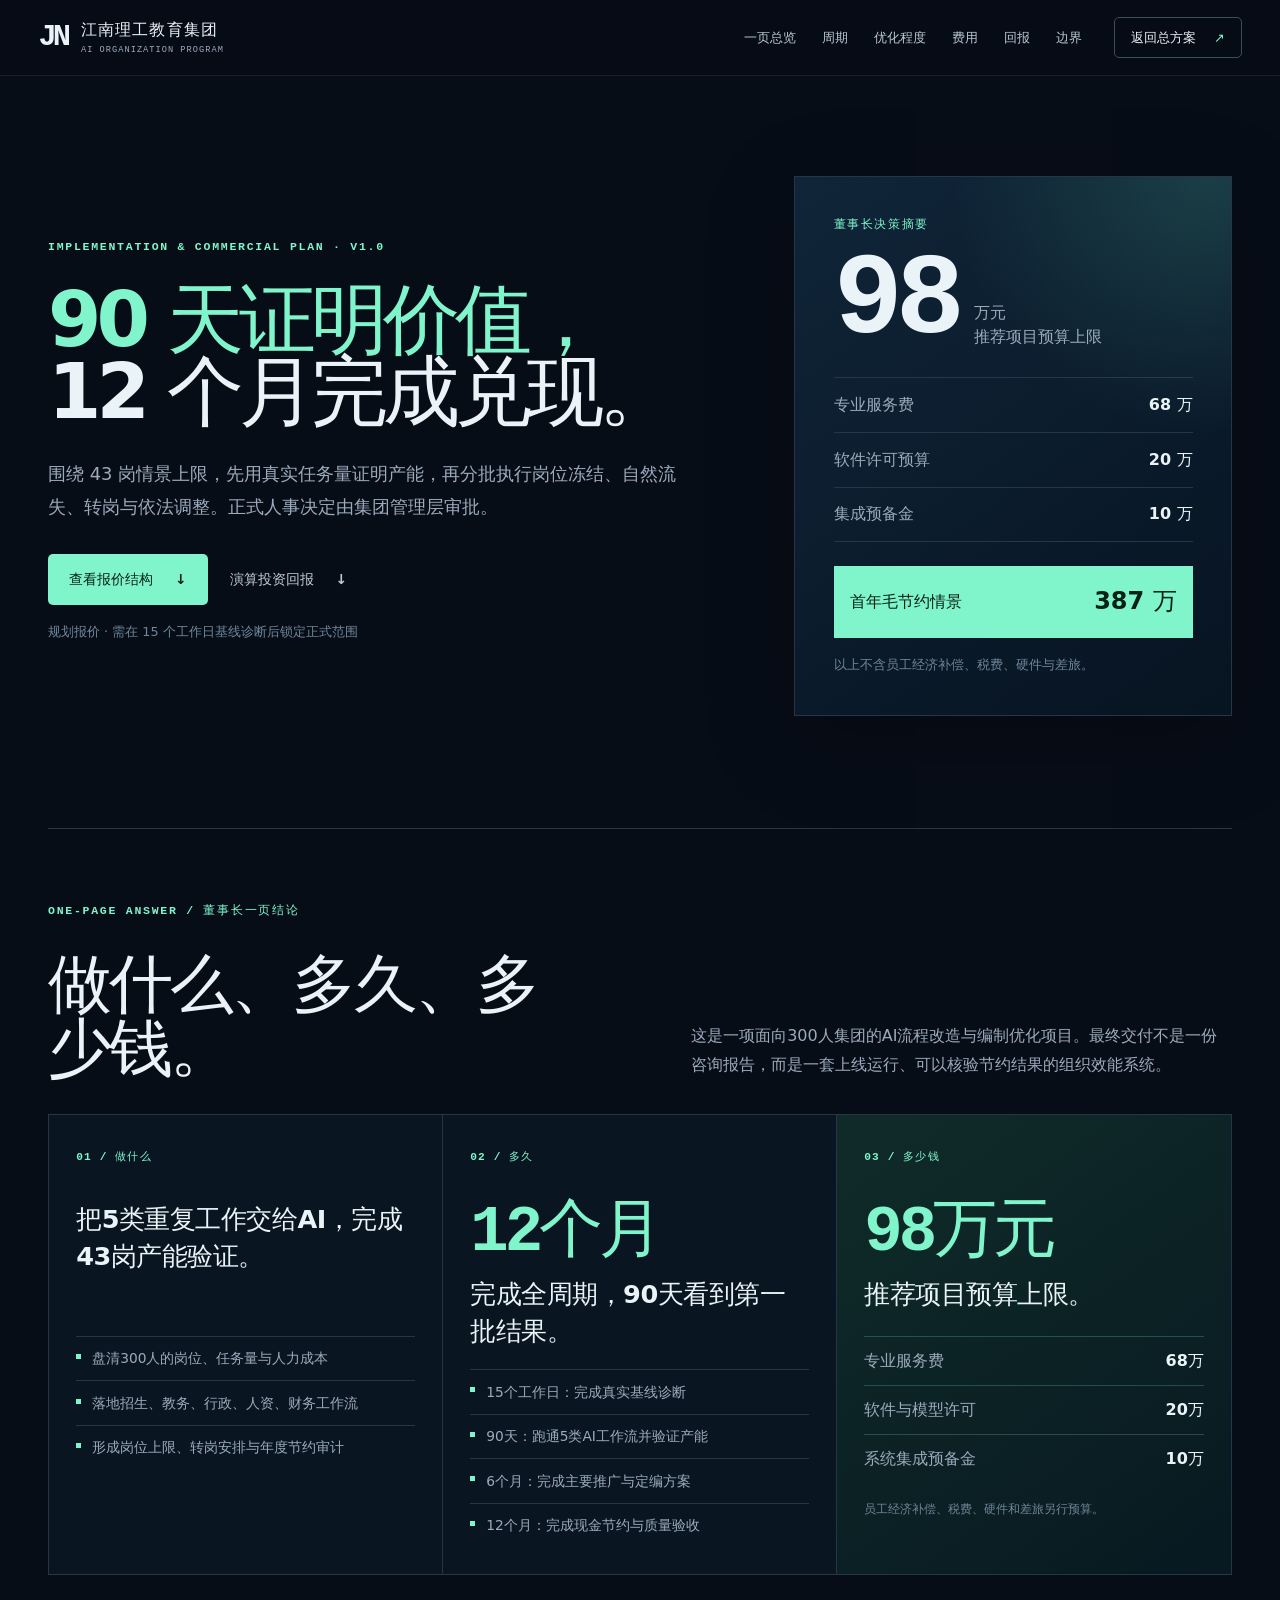
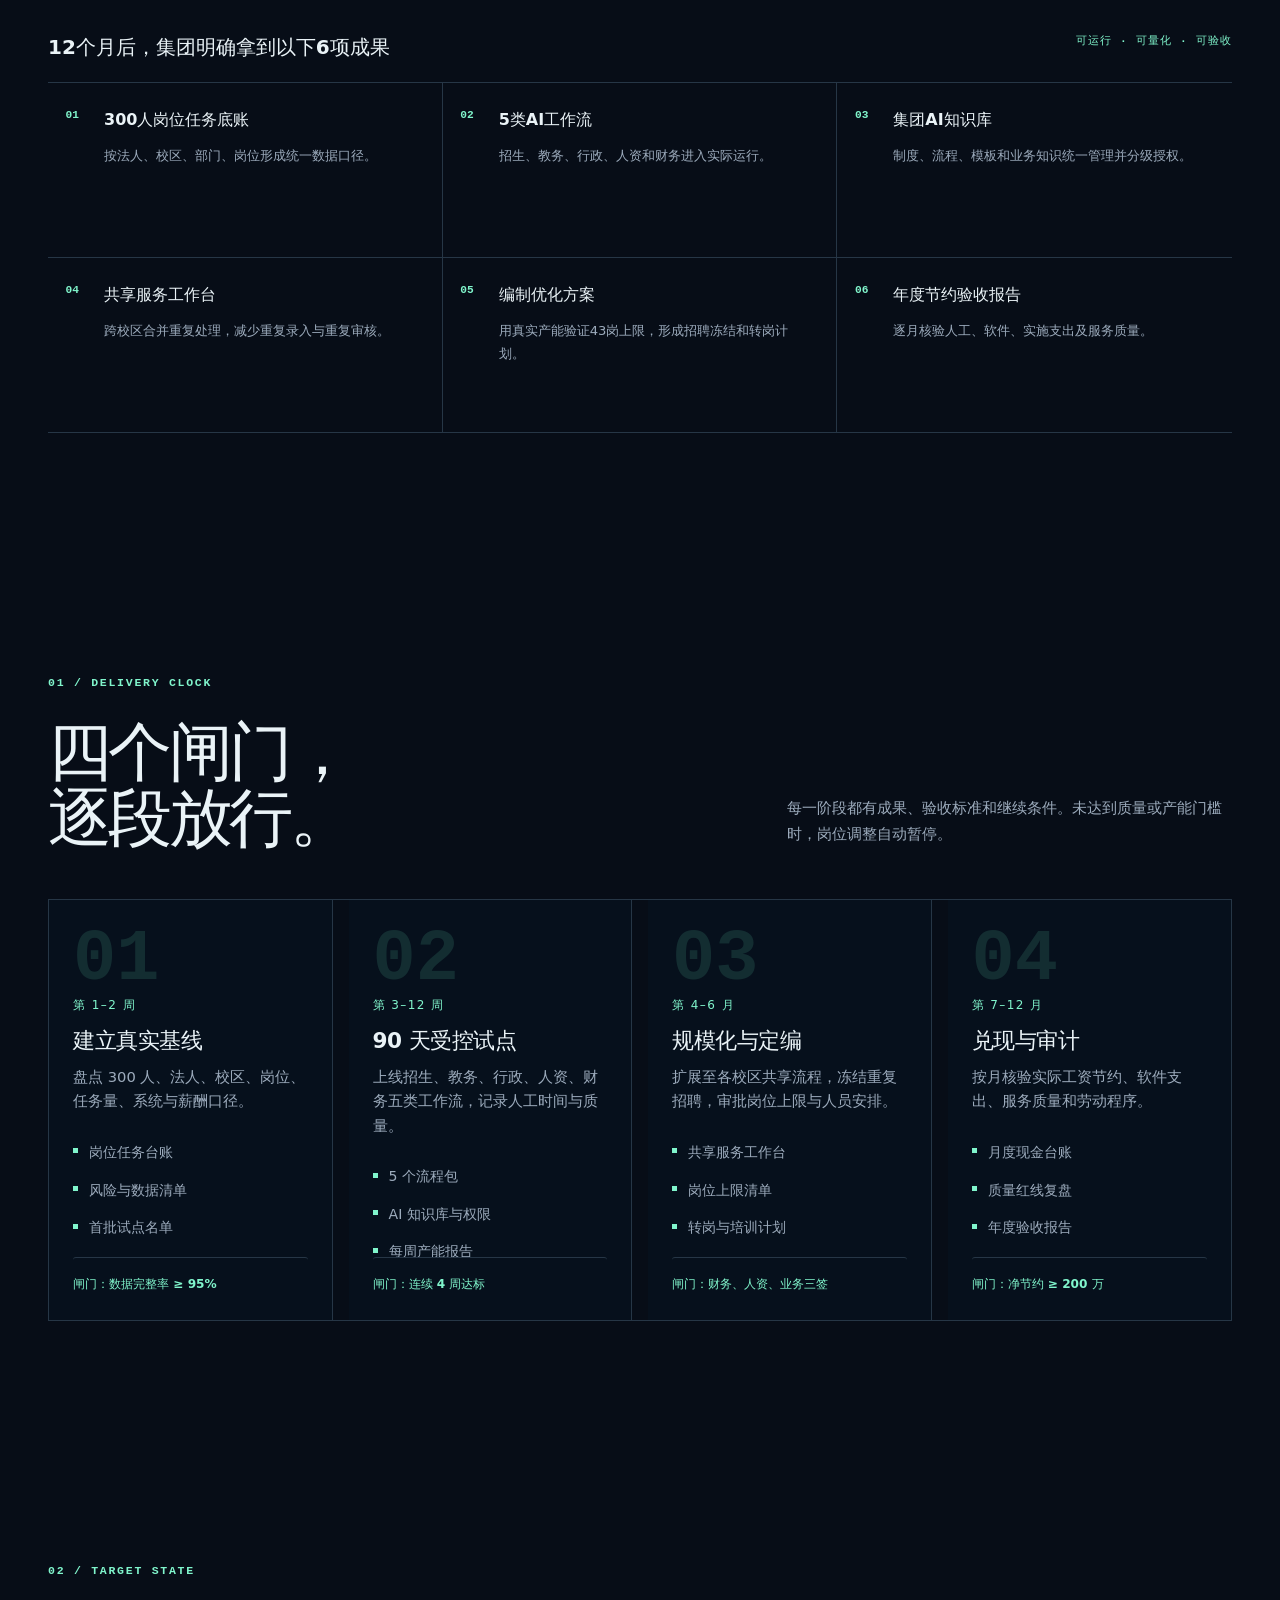
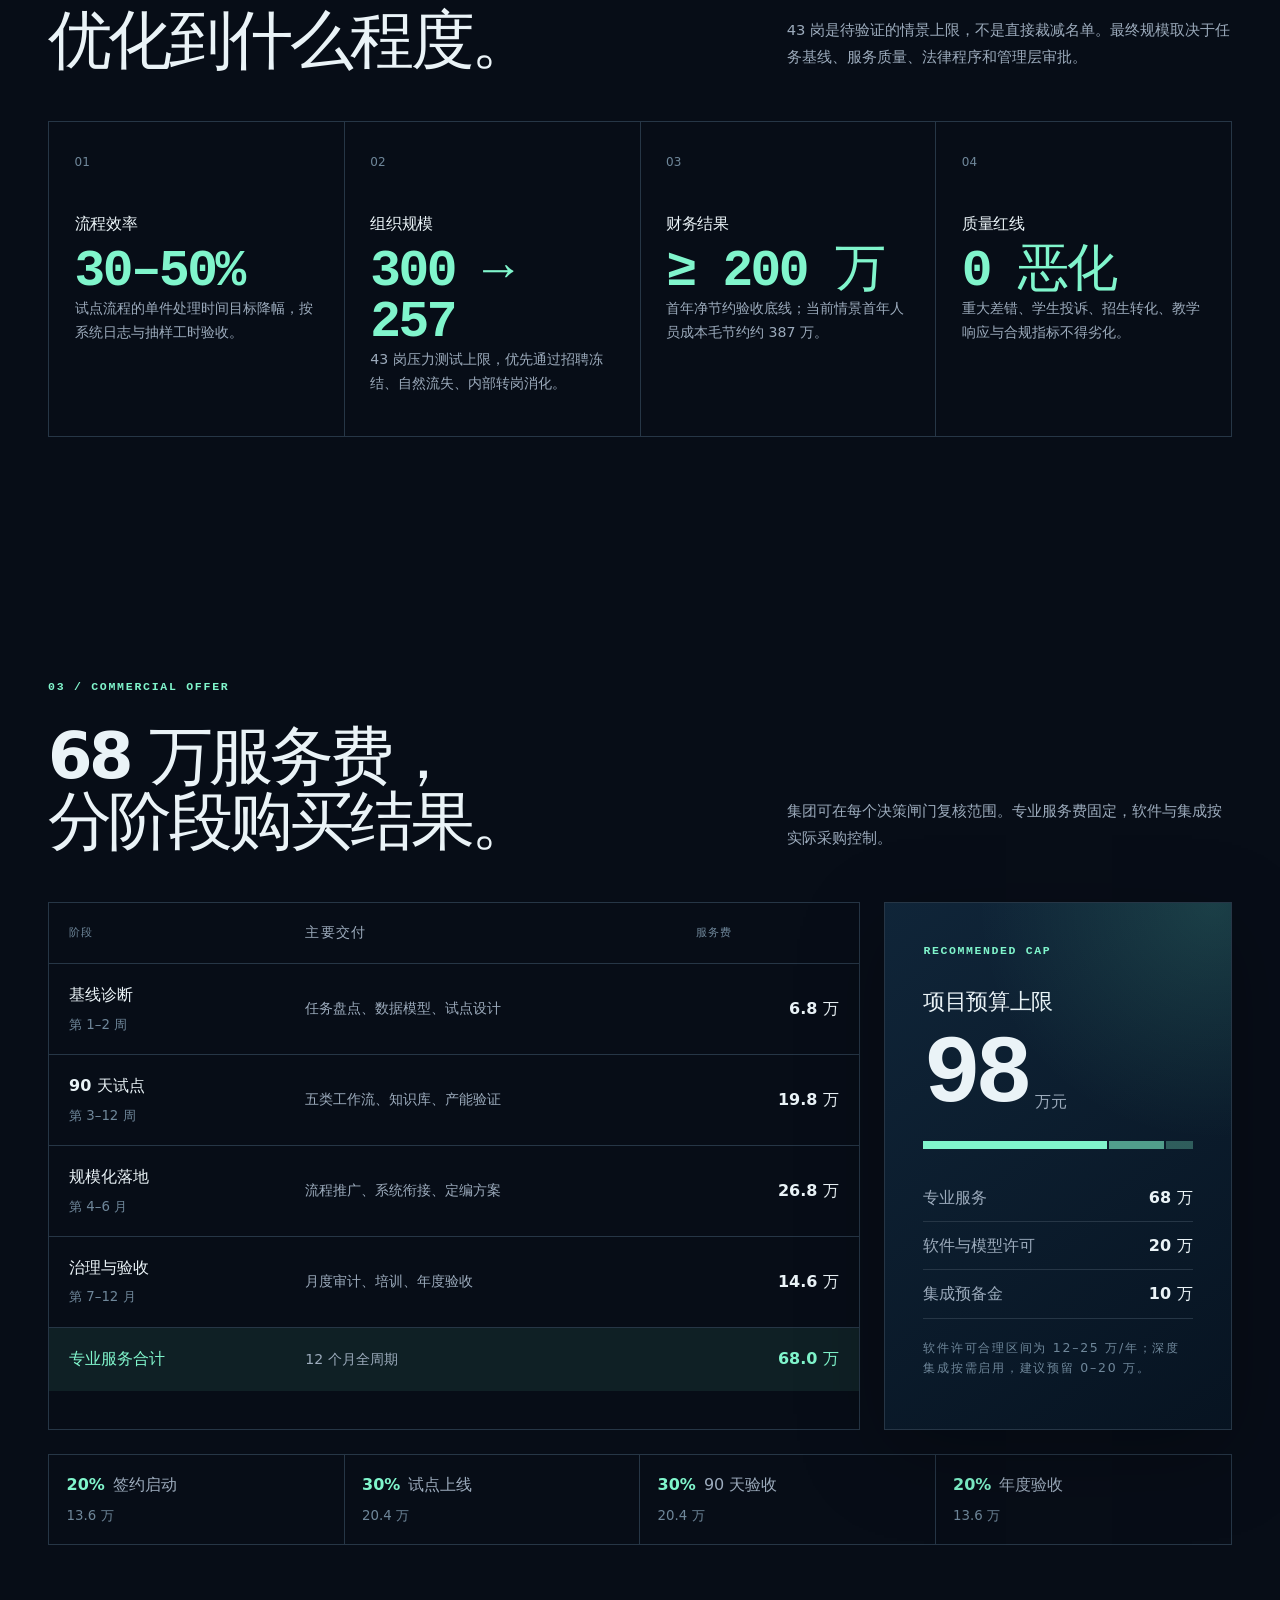
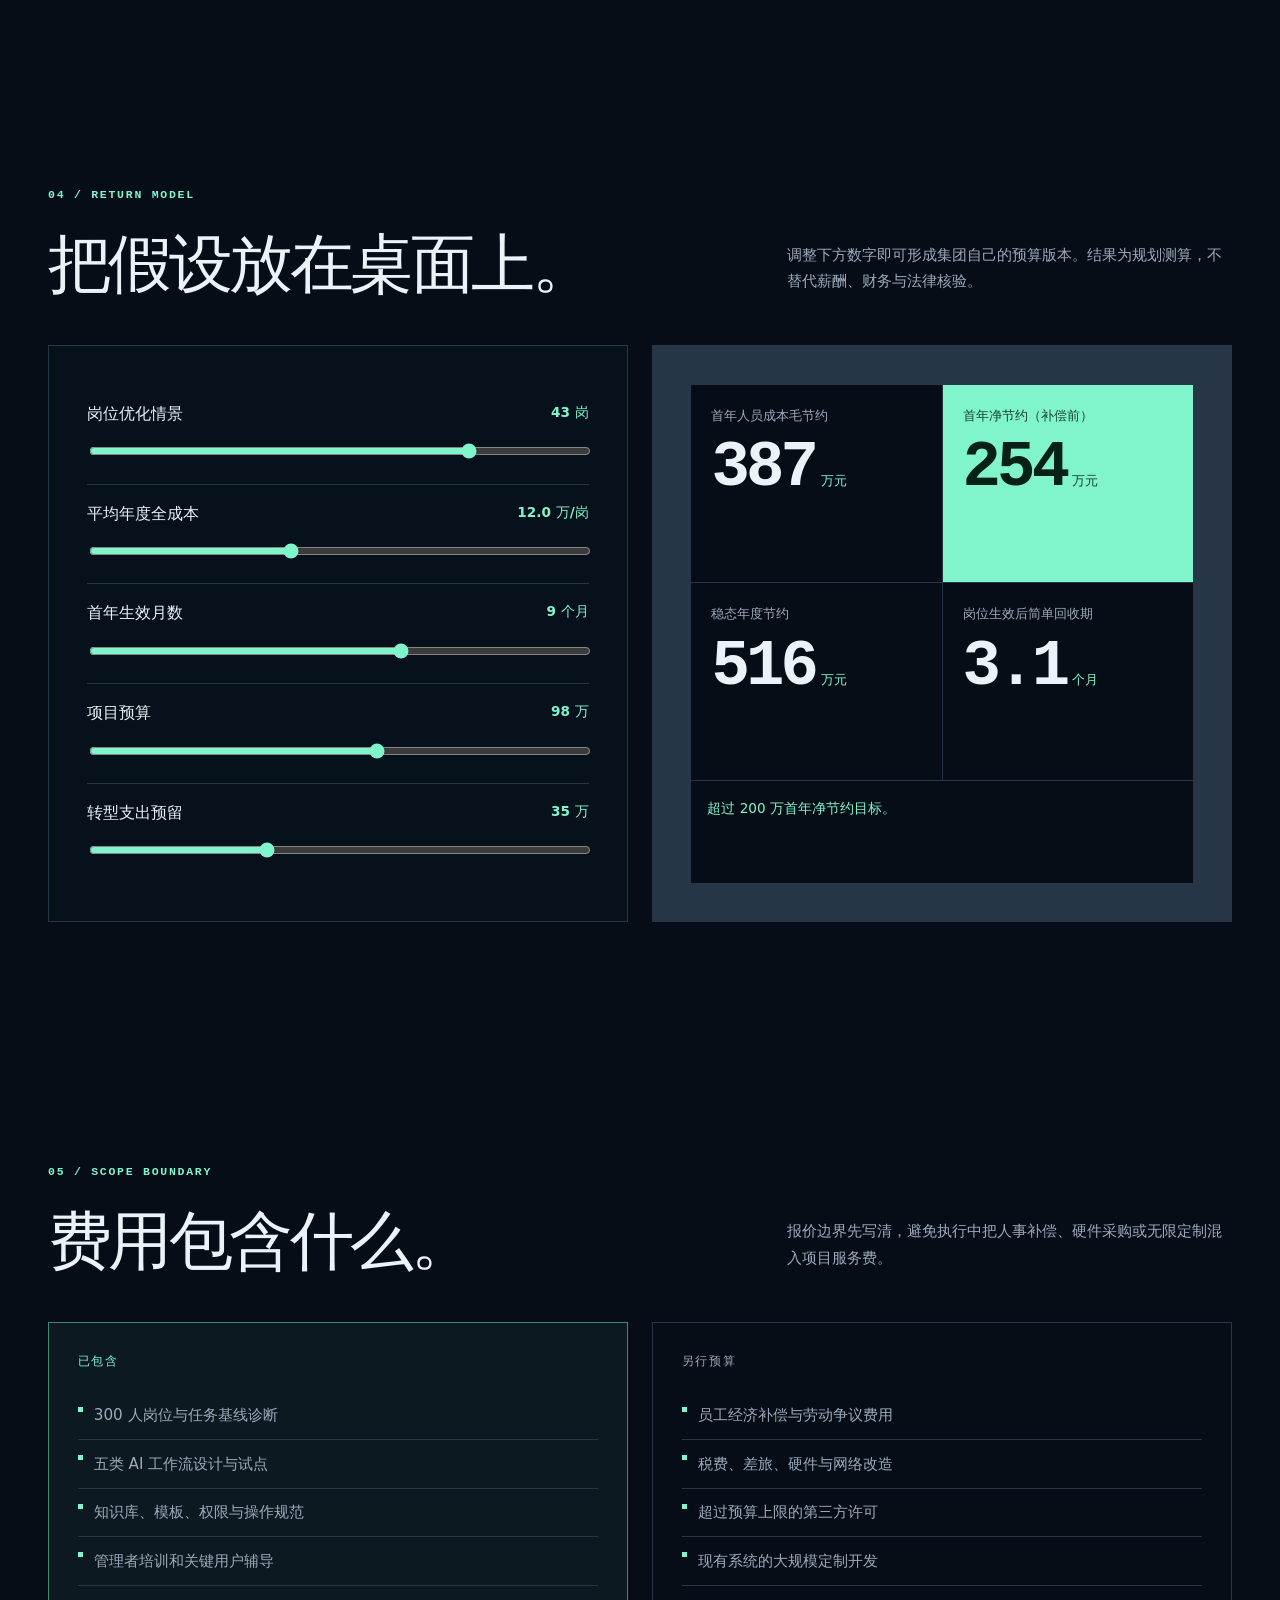
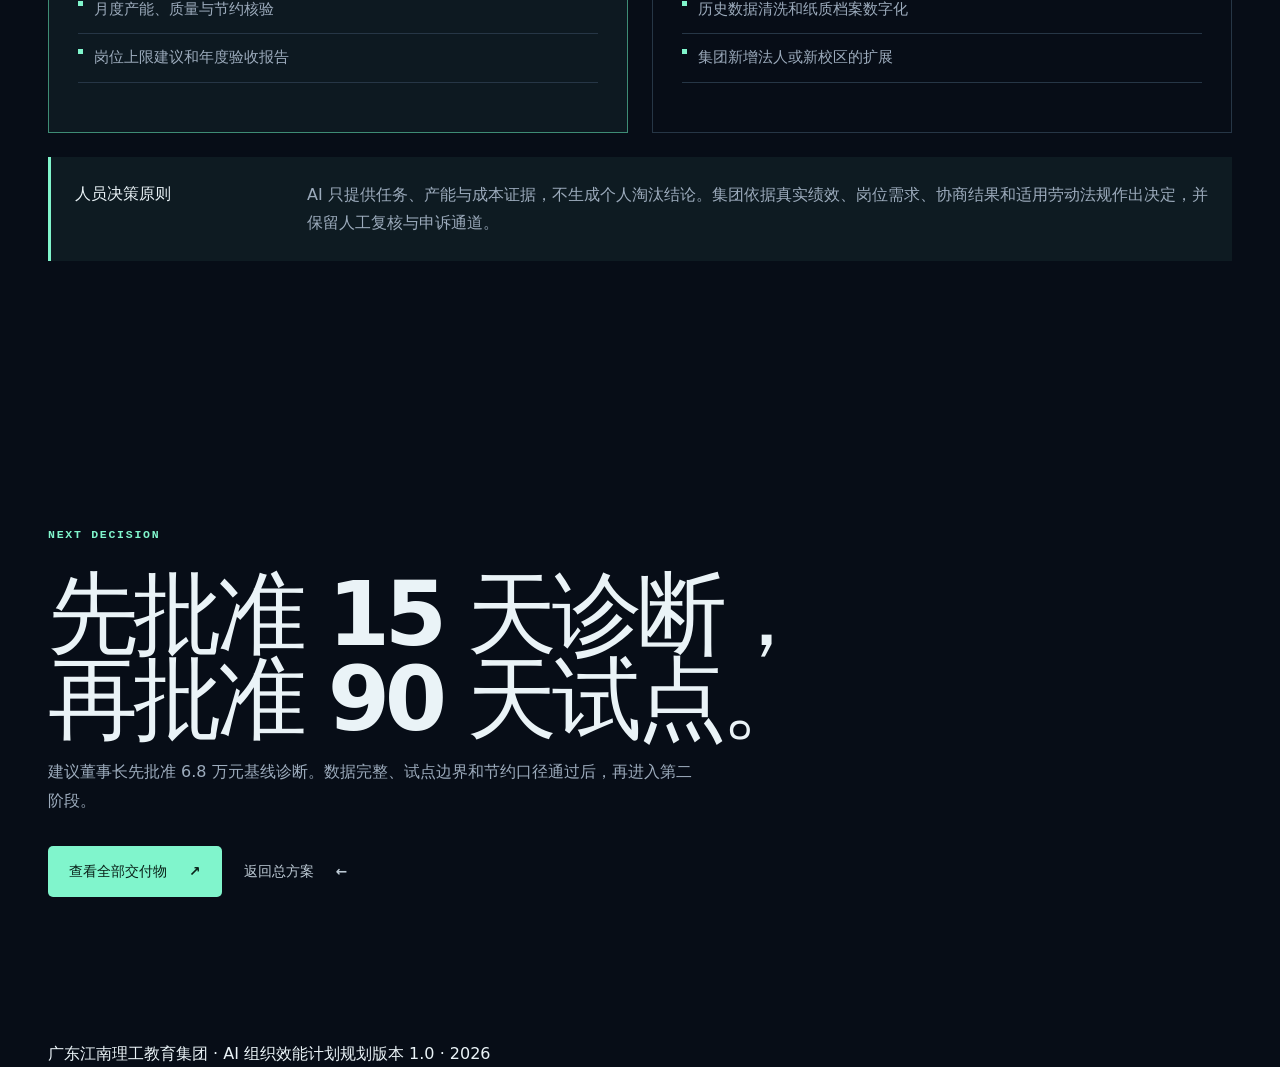
==== commit 57746de2: "Clarify deliverables timeline and project budget" ====
--- a/implementation.html
+++ b/implementation.html
@@ -14,7 +14,7 @@
  <header class="site-header">
   <a class="brand" href="index.html" aria-label="返回方案首页"><span class="brand-mark">JN</span><span><b>江南理工教育集团</b><small>AI ORGANIZATION PROGRAM</small></span></a>
   <button class="menu-toggle" aria-expanded="false" aria-controls="nav-links">导航 <span aria-hidden="true">＋</span></button>
-  <nav class="nav-links" id="nav-links" aria-label="页面导航"><a href="#schedule">周期</a><a href="#outcomes">优化程度</a><a href="#pricing">费用</a><a href="#returns">回报</a><a href="#boundaries">边界</a></nav>
+  <nav class="nav-links" id="nav-links" aria-label="页面导航"><a href="#answer">一页总览</a><a href="#schedule">周期</a><a href="#outcomes">优化程度</a><a href="#pricing">费用</a><a href="#returns">回报</a><a href="#boundaries">边界</a></nav>
   <a class="header-cta" href="index.html">返回总方案 <span aria-hidden="true">↗</span></a>
  </header>
 
@@ -34,6 +34,24 @@
     <div class="decision-strip"><span>首年毛节约情景</span><b>387 万</b></div>
     <small>以上不含员工经济补偿、税费、硬件与差旅。</small>
    </aside>
+  </section>
+
+  <section class="answer-section wrap" id="answer">
+   <div class="answer-heading"><p class="eyebrow">ONE-PAGE ANSWER / 董事长一页结论</p><h2>做什么、多久、多少钱。</h2><p>这是一项面向300人集团的AI流程改造与编制优化项目。最终交付不是一份咨询报告，而是一套上线运行、可以核验节约结果的组织效能系统。</p></div>
+   <div class="answer-grid">
+    <article class="answer-card"><span>01 / 做什么</span><h3>把5类重复工作交给AI，完成43岗产能验证。</h3><ul><li>盘清300人的岗位、任务量与人力成本</li><li>落地招生、教务、行政、人资、财务工作流</li><li>形成岗位上限、转岗安排与年度节约审计</li></ul></article>
+    <article class="answer-card"><span>02 / 多久</span><h3><b>12个月</b>完成全周期，90天看到第一批结果。</h3><ul><li>15个工作日：完成真实基线诊断</li><li>90天：跑通5类AI工作流并验证产能</li><li>6个月：完成主要推广与定编方案</li><li>12个月：完成现金节约与质量验收</li></ul></article>
+    <article class="answer-card cost"><span>03 / 多少钱</span><h3><b>98万元</b>推荐项目预算上限。</h3><dl><div><dt>专业服务费</dt><dd>68万</dd></div><div><dt>软件与模型许可</dt><dd>20万</dd></div><div><dt>系统集成预备金</dt><dd>10万</dd></div></dl><p>员工经济补偿、税费、硬件和差旅另行预算。</p></article>
+   </div>
+   <div class="deliverable-head"><p>12个月后，集团明确拿到以下6项成果</p><span>可运行 · 可量化 · 可验收</span></div>
+   <div class="deliverable-grid">
+    <article><span>01</span><b>300人岗位任务底账</b><p>按法人、校区、部门、岗位形成统一数据口径。</p></article>
+    <article><span>02</span><b>5类AI工作流</b><p>招生、教务、行政、人资和财务进入实际运行。</p></article>
+    <article><span>03</span><b>集团AI知识库</b><p>制度、流程、模板和业务知识统一管理并分级授权。</p></article>
+    <article><span>04</span><b>共享服务工作台</b><p>跨校区合并重复处理，减少重复录入与重复审核。</p></article>
+    <article><span>05</span><b>编制优化方案</b><p>用真实产能验证43岗上限，形成招聘冻结和转岗计划。</p></article>
+    <article><span>06</span><b>年度节约验收报告</b><p>逐月核验人工、软件、实施支出及服务质量。</p></article>
+   </div>
   </section>
 
   <section class="section wrap" id="schedule">
--- a/implementation-fixes.css
+++ b/implementation-fixes.css
@@ -32,10 +32,69 @@
 .budget-total strong { font: 700 6rem/.8 Consolas, monospace; }
 .return-results strong { font: 700 clamp(2.8rem, 5vw, 5rem)/1 Consolas, monospace; }
 
+.answer-section {
+  padding-block: 72px 120px;
+  border-top: 1px solid var(--line);
+}
+
+.answer-heading {
+  display: grid;
+  grid-template-columns: 1fr 1fr;
+  gap: 2rem 8vw;
+  align-items: end;
+  margin-bottom: 34px;
+}
+
+.answer-heading .eyebrow { grid-column: 1 / -1; margin-bottom: 0; }
+.answer-heading h2 { margin: 0; font-size: clamp(2.5rem, 5vw, 5rem); line-height: 1; }
+.answer-heading > p:last-child { margin: 0; color: var(--muted); line-height: 1.85; }
+.answer-grid { display: grid; grid-template-columns: repeat(3, 1fr); border: 1px solid var(--line); }
+.answer-card { min-height: 410px; padding: 1.7rem; border-right: 1px solid var(--line); background: rgba(10, 24, 37, .72); }
+.answer-card:last-child { border-right: 0; }
+.answer-card > span { font: 600 .7rem/1.5 Consolas, monospace; letter-spacing: .1em; color: var(--mint); }
+.answer-card h3 { min-height: 116px; margin: 2rem 0 1.2rem; font-size: clamp(1.25rem, 2vw, 1.8rem); line-height: 1.45; }
+.answer-card h3 b { display: block; font: 700 clamp(3.2rem, 5vw, 5rem)/1 Consolas, monospace; color: var(--mint); letter-spacing: -.06em; margin-bottom: .7rem; }
+.answer-card ul { list-style: none; padding: 0; margin: 0; }
+.answer-card li { position: relative; padding: .65rem 0 .65rem 1rem; border-top: 1px solid var(--line); color: var(--muted); font-size: .86rem; }
+.answer-card li::before { content: ""; position: absolute; left: 0; top: 1.08rem; width: 5px; height: 5px; background: var(--mint); }
+.answer-card.cost { background: linear-gradient(145deg, rgba(22, 65, 54, .58), rgba(8, 28, 35, .8)); }
+.answer-card dl { margin: 0; }
+.answer-card dl div { display: flex; justify-content: space-between; padding: .68rem 0; border-top: 1px solid rgba(128, 245, 204, .22); }
+.answer-card dt { color: var(--muted); }
+.answer-card dd { margin: 0; font-weight: 750; }
+.answer-card > p { margin: 1rem 0 0; color: var(--dim); font-size: .76rem; line-height: 1.7; }
+.deliverable-head { display: flex; justify-content: space-between; gap: 2rem; margin-top: 56px; padding-bottom: 18px; border-bottom: 1px solid var(--line); }
+.deliverable-head p { margin: 0; font-size: 1.25rem; font-weight: 700; }
+.deliverable-head span { color: var(--mint); font: 600 .7rem/1.8 Consolas, monospace; letter-spacing: .1em; }
+.deliverable-grid { display: grid; grid-template-columns: repeat(3, 1fr); }
+.deliverable-grid article { position: relative; min-height: 175px; padding: 1.5rem 1.5rem 1.5rem 3.5rem; border-bottom: 1px solid var(--line); }
+.deliverable-grid article:nth-child(-n+3) { border-bottom-color: var(--line); }
+.deliverable-grid article:not(:nth-child(3n)) { border-right: 1px solid var(--line); }
+.deliverable-grid article > span { position: absolute; left: 1.1rem; top: 1.7rem; font: 600 .7rem/1 Consolas, monospace; color: var(--mint); }
+.deliverable-grid b { display: block; margin-bottom: .7rem; font-size: 1rem; }
+.deliverable-grid p { margin: 0; color: var(--muted); font-size: .82rem; line-height: 1.75; }
+
 @media (max-width: 900px) {
   .site-header { flex-wrap: wrap; padding-block: 14px; }
   .site-header .nav-links { order: 3; width: 100%; display: none; padding-bottom: 10px; }
   .site-header .nav-links.open { display: flex; }
   .site-header .menu-toggle { display: block; }
   .site-header .header-cta { display: none; }
+  .answer-heading { grid-template-columns: 1fr; }
+  .answer-grid { grid-template-columns: 1fr; }
+  .answer-card { min-height: auto; border-right: 0; border-bottom: 1px solid var(--line); }
+  .answer-card:last-child { border-bottom: 0; }
+  .answer-card h3 { min-height: auto; }
+  .deliverable-grid { grid-template-columns: 1fr 1fr; }
+  .deliverable-grid article:not(:nth-child(3n)) { border-right: 0; }
+  .deliverable-grid article:nth-child(odd) { border-right: 1px solid var(--line); }
 }
+
+@media (max-width: 600px) {
+  .answer-section { padding-block: 56px 80px; }
+  .answer-heading { gap: 1rem; }
+  .deliverable-head { display: block; }
+  .deliverable-head span { display: block; margin-top: .5rem; }
+  .deliverable-grid { grid-template-columns: 1fr; }
+  .deliverable-grid article:nth-child(odd) { border-right: 0; }
+}
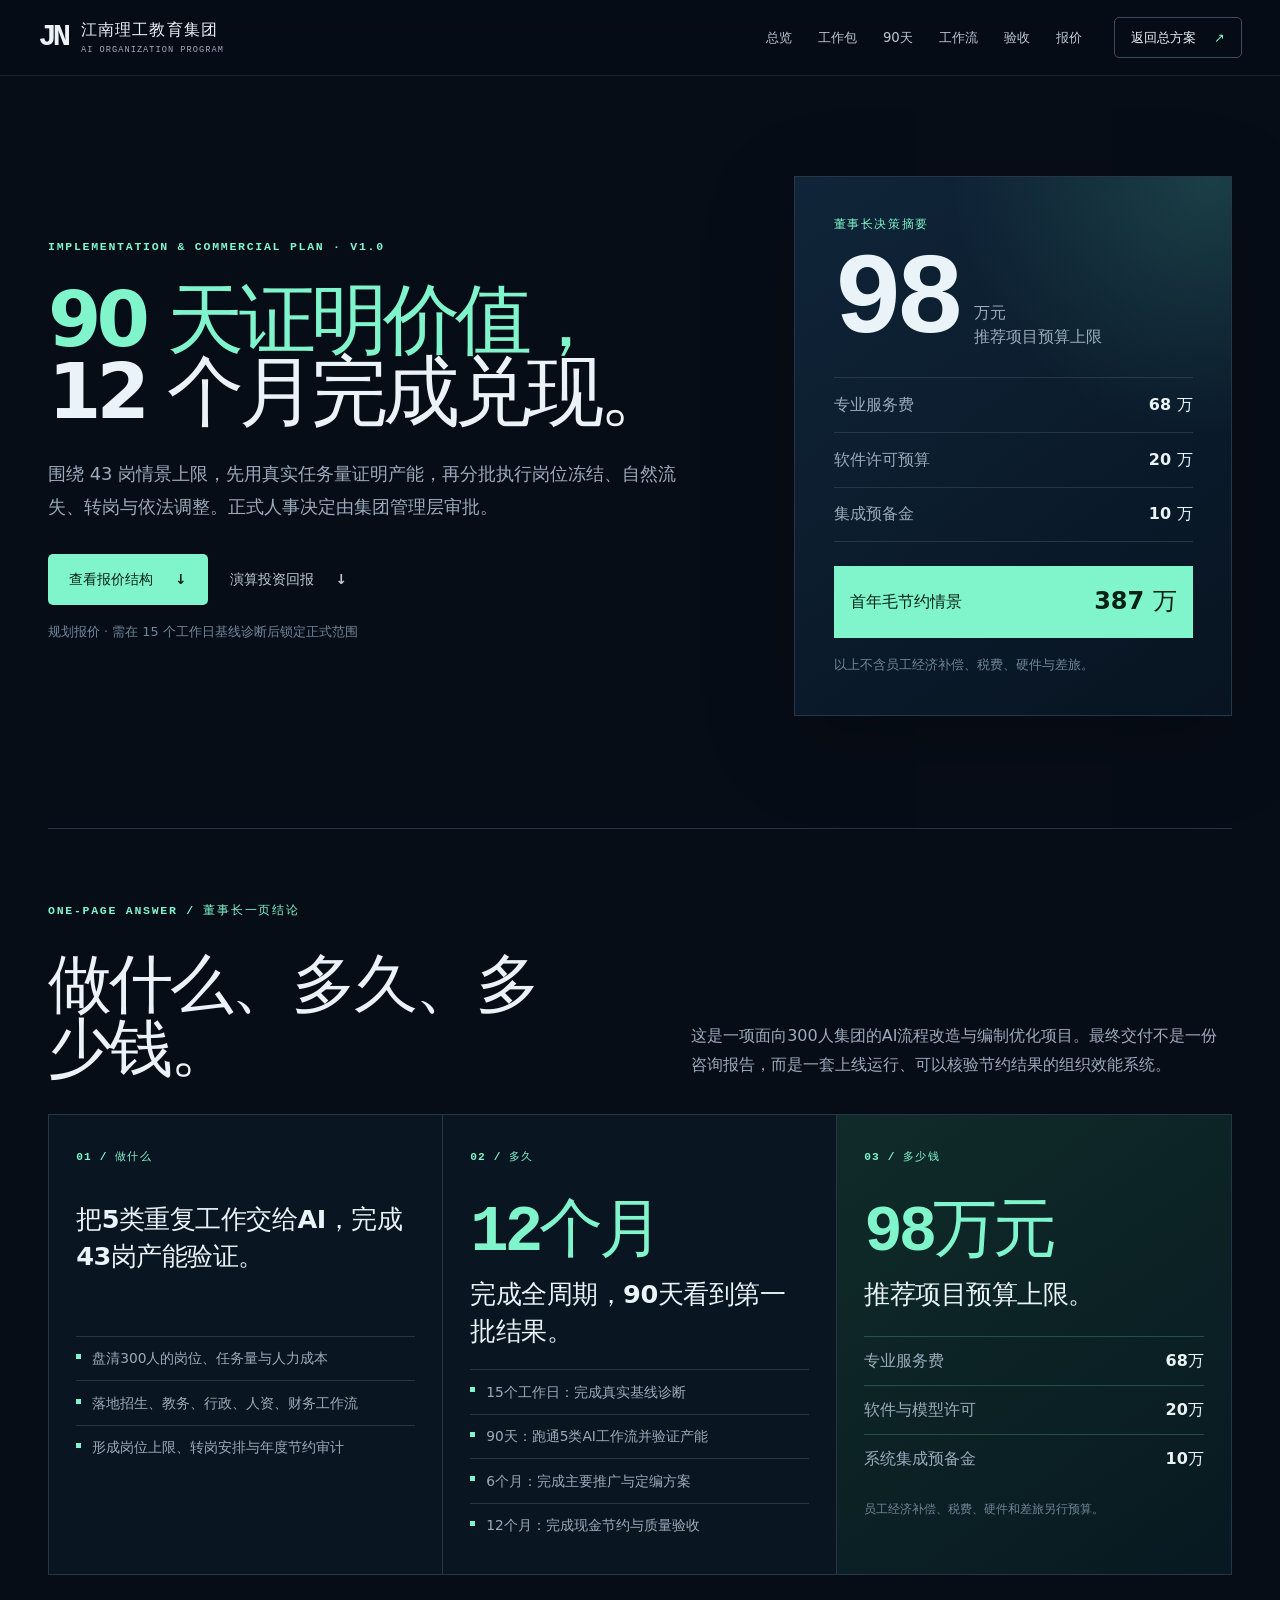
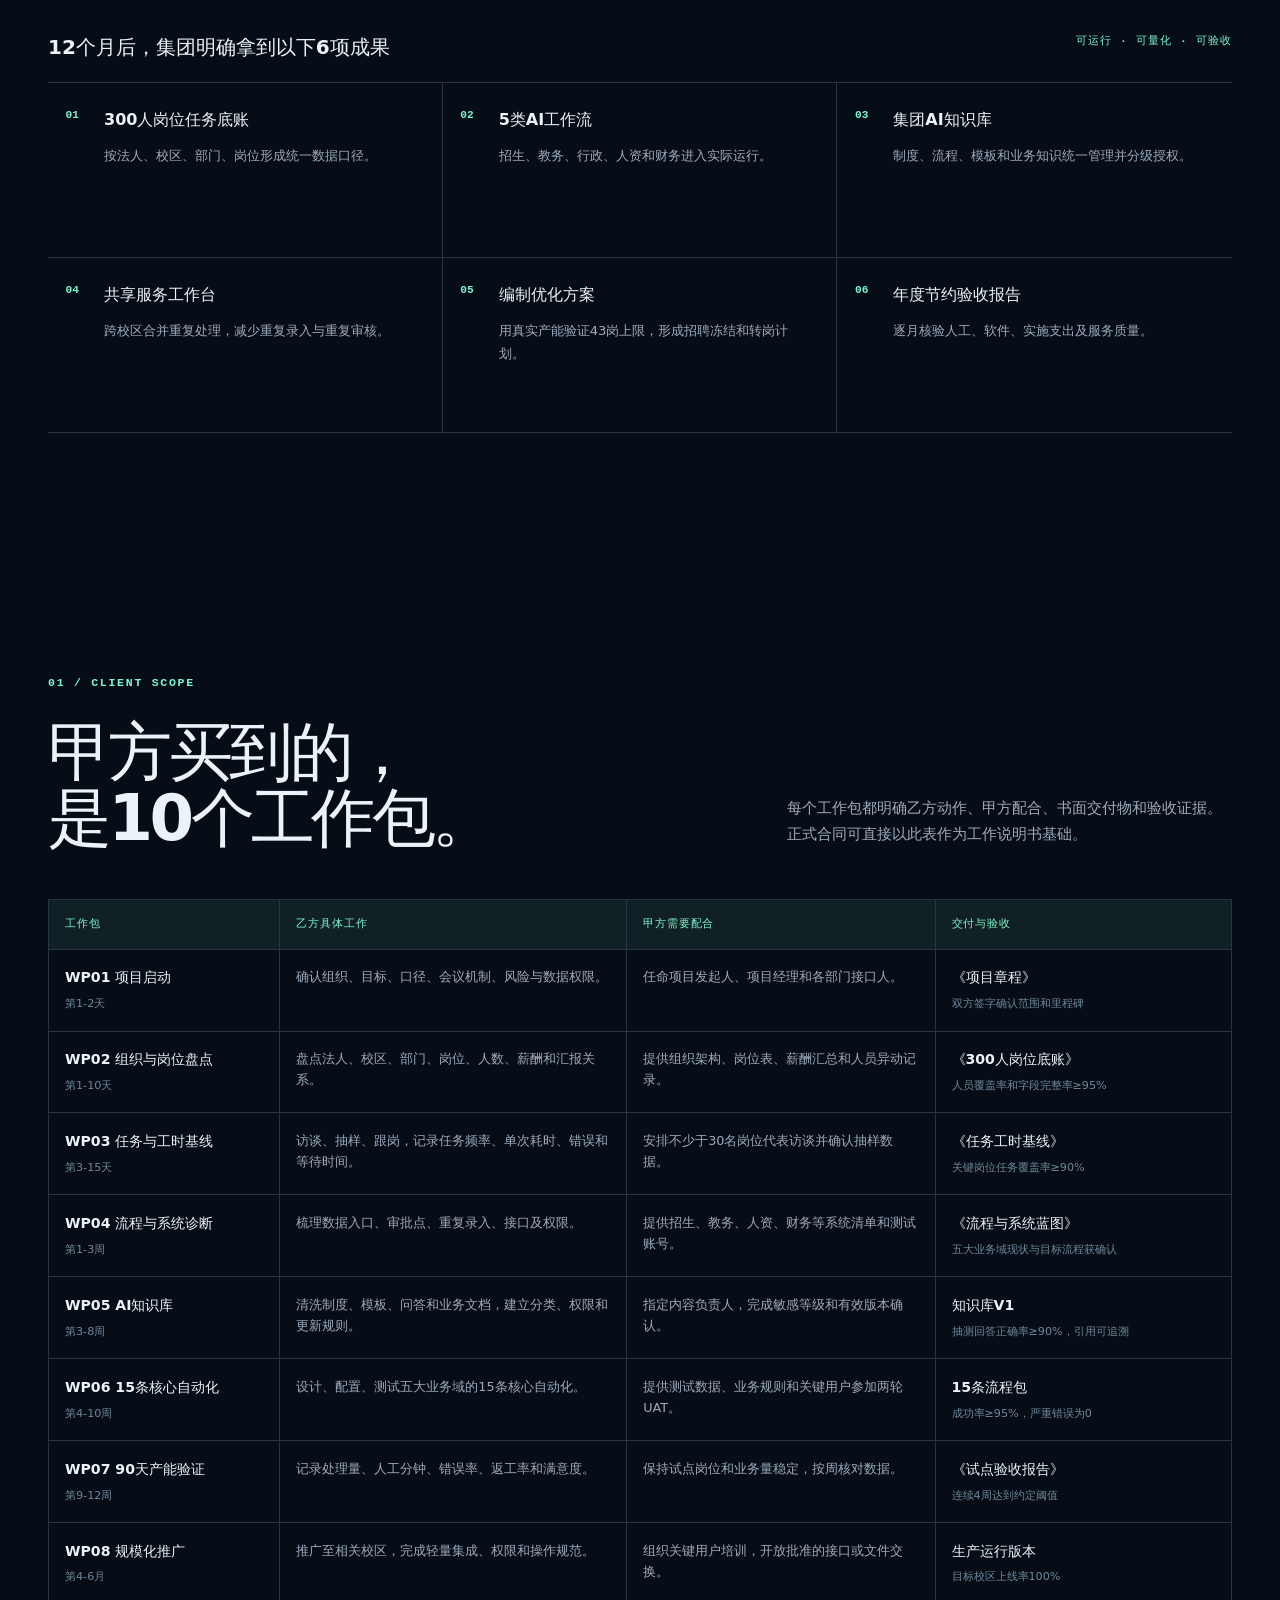
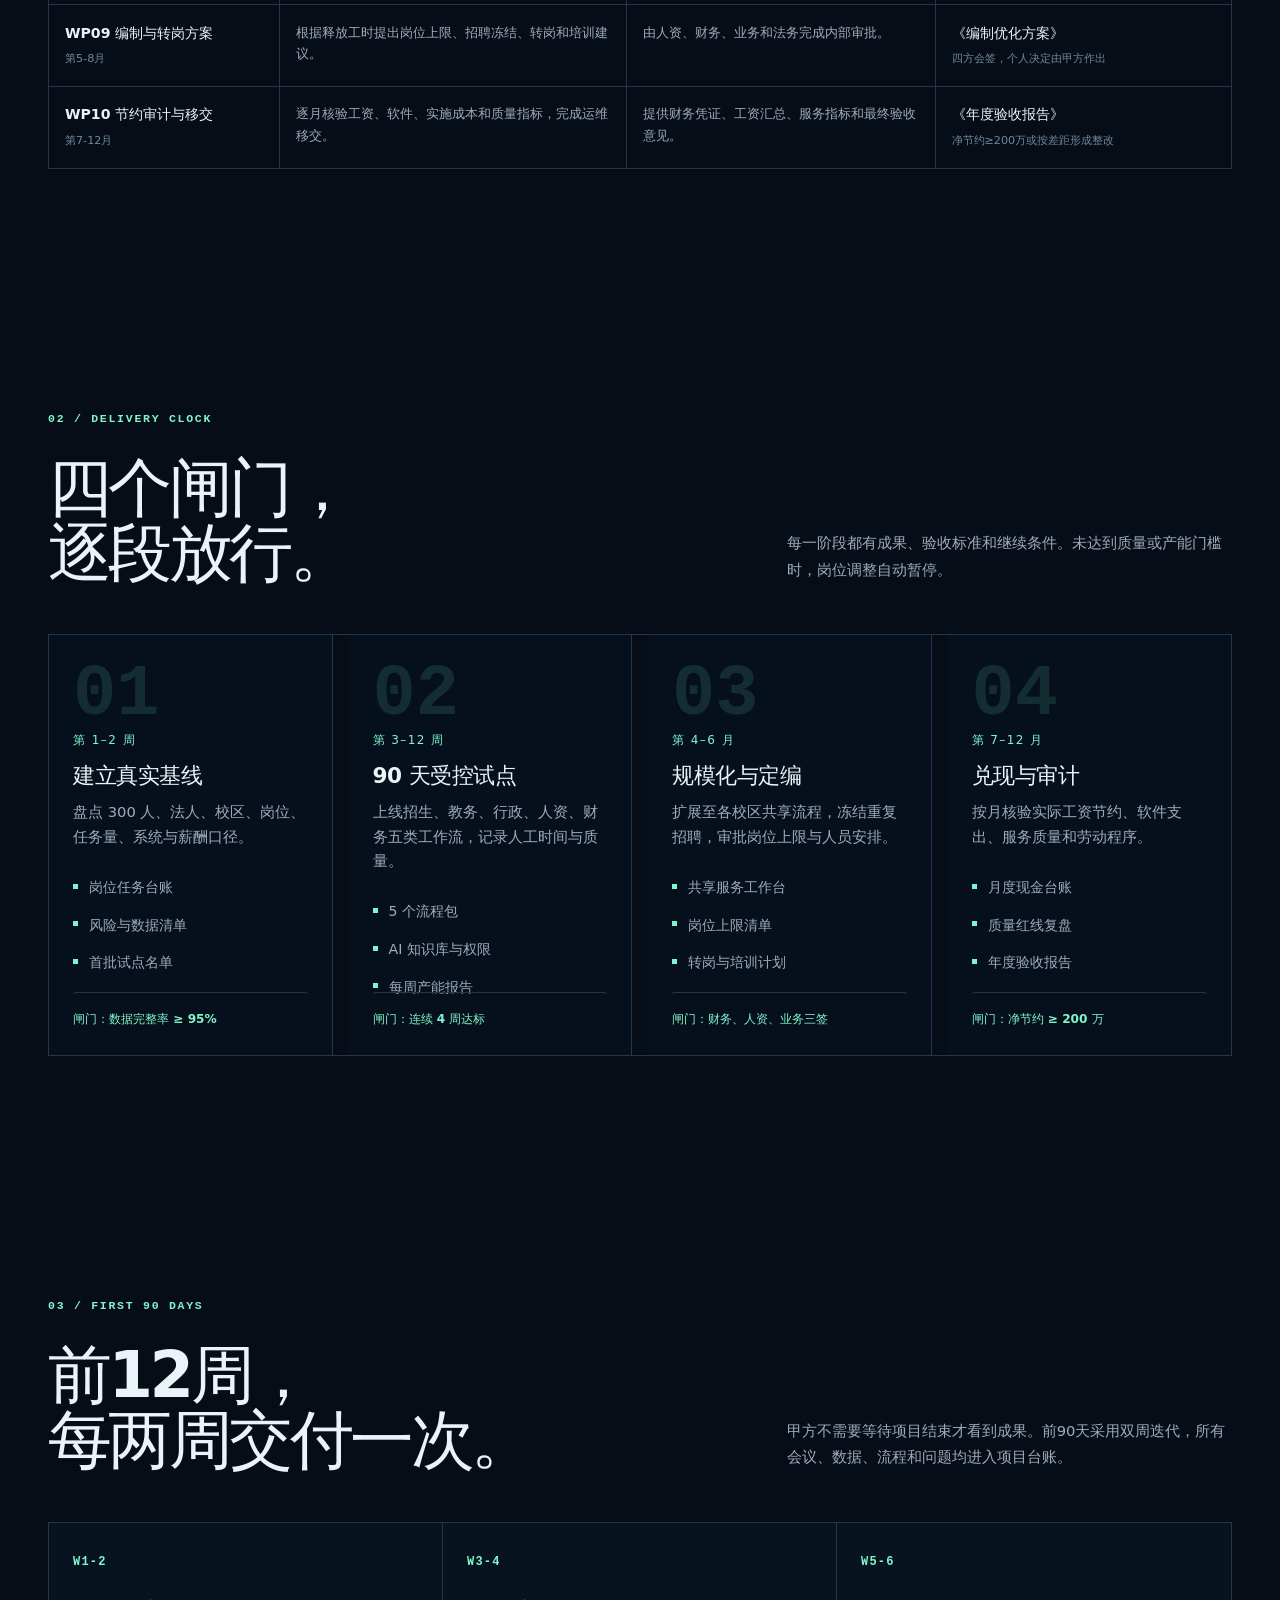
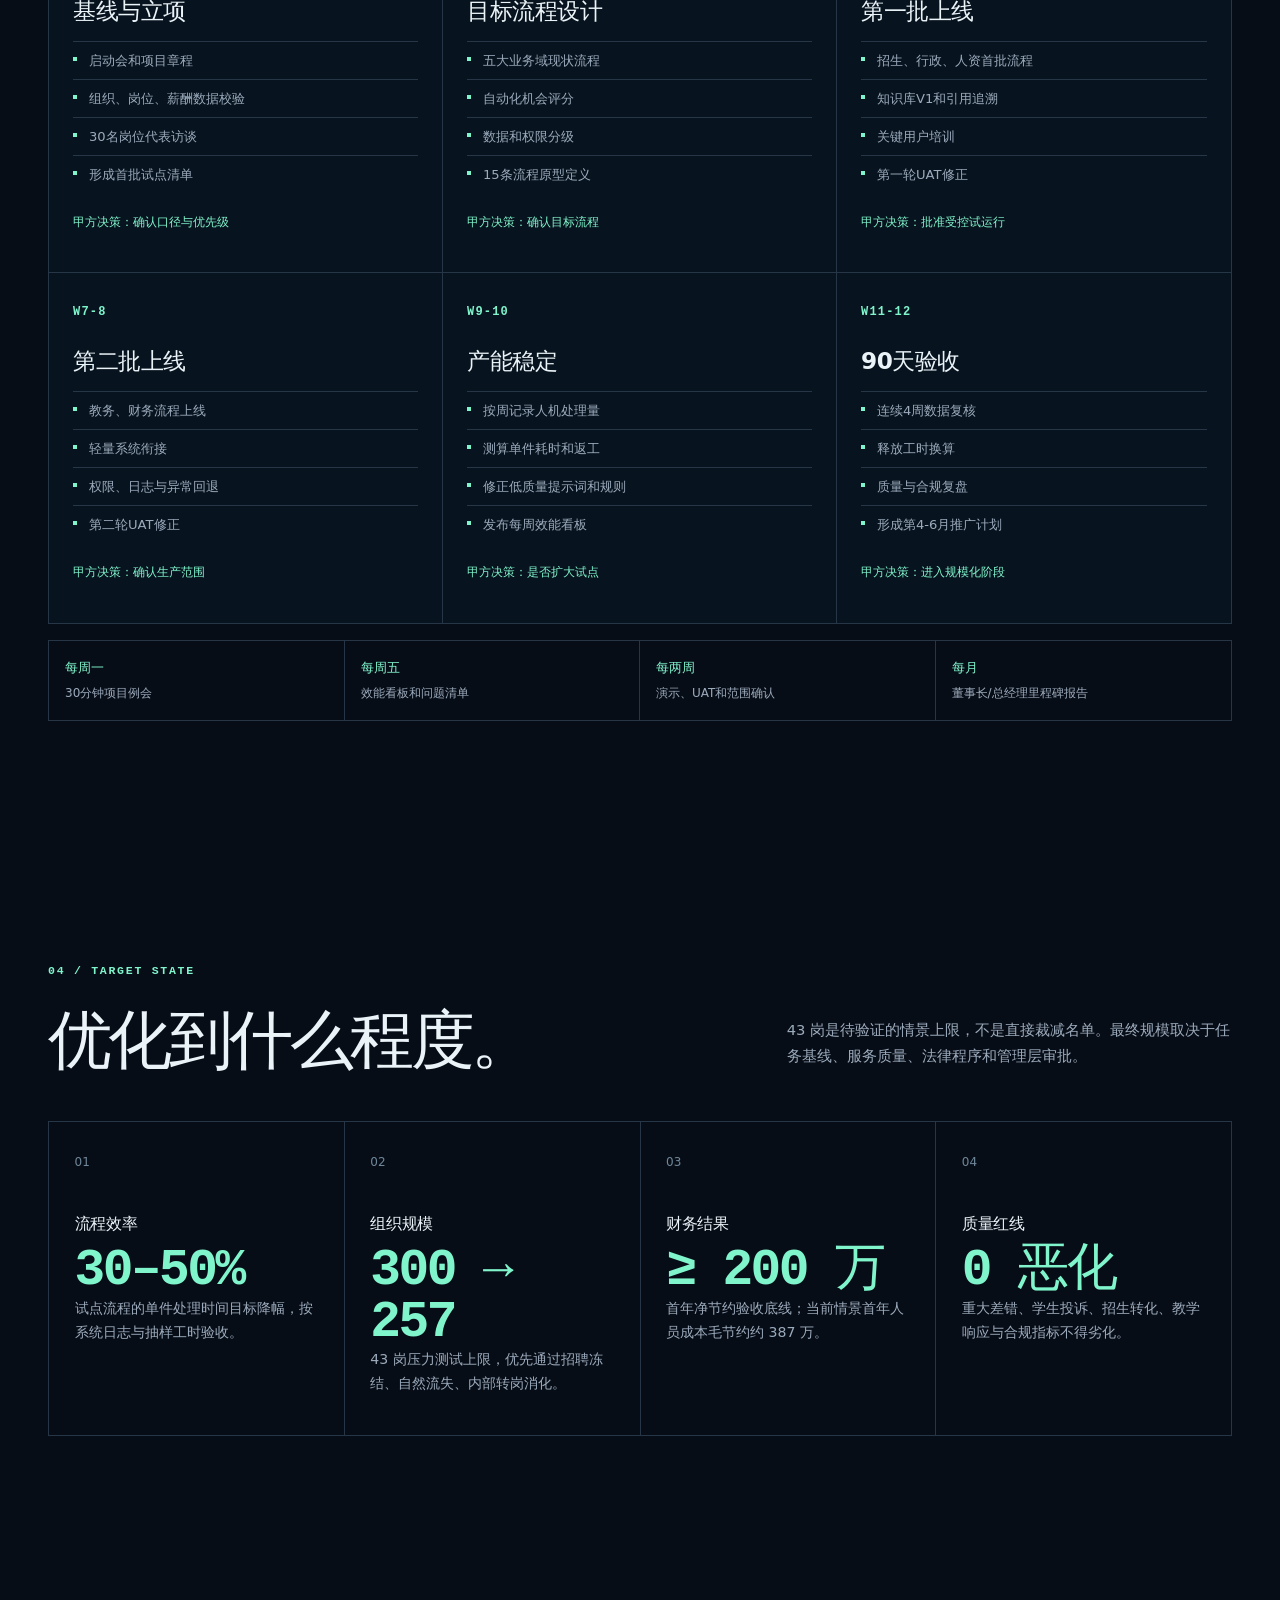
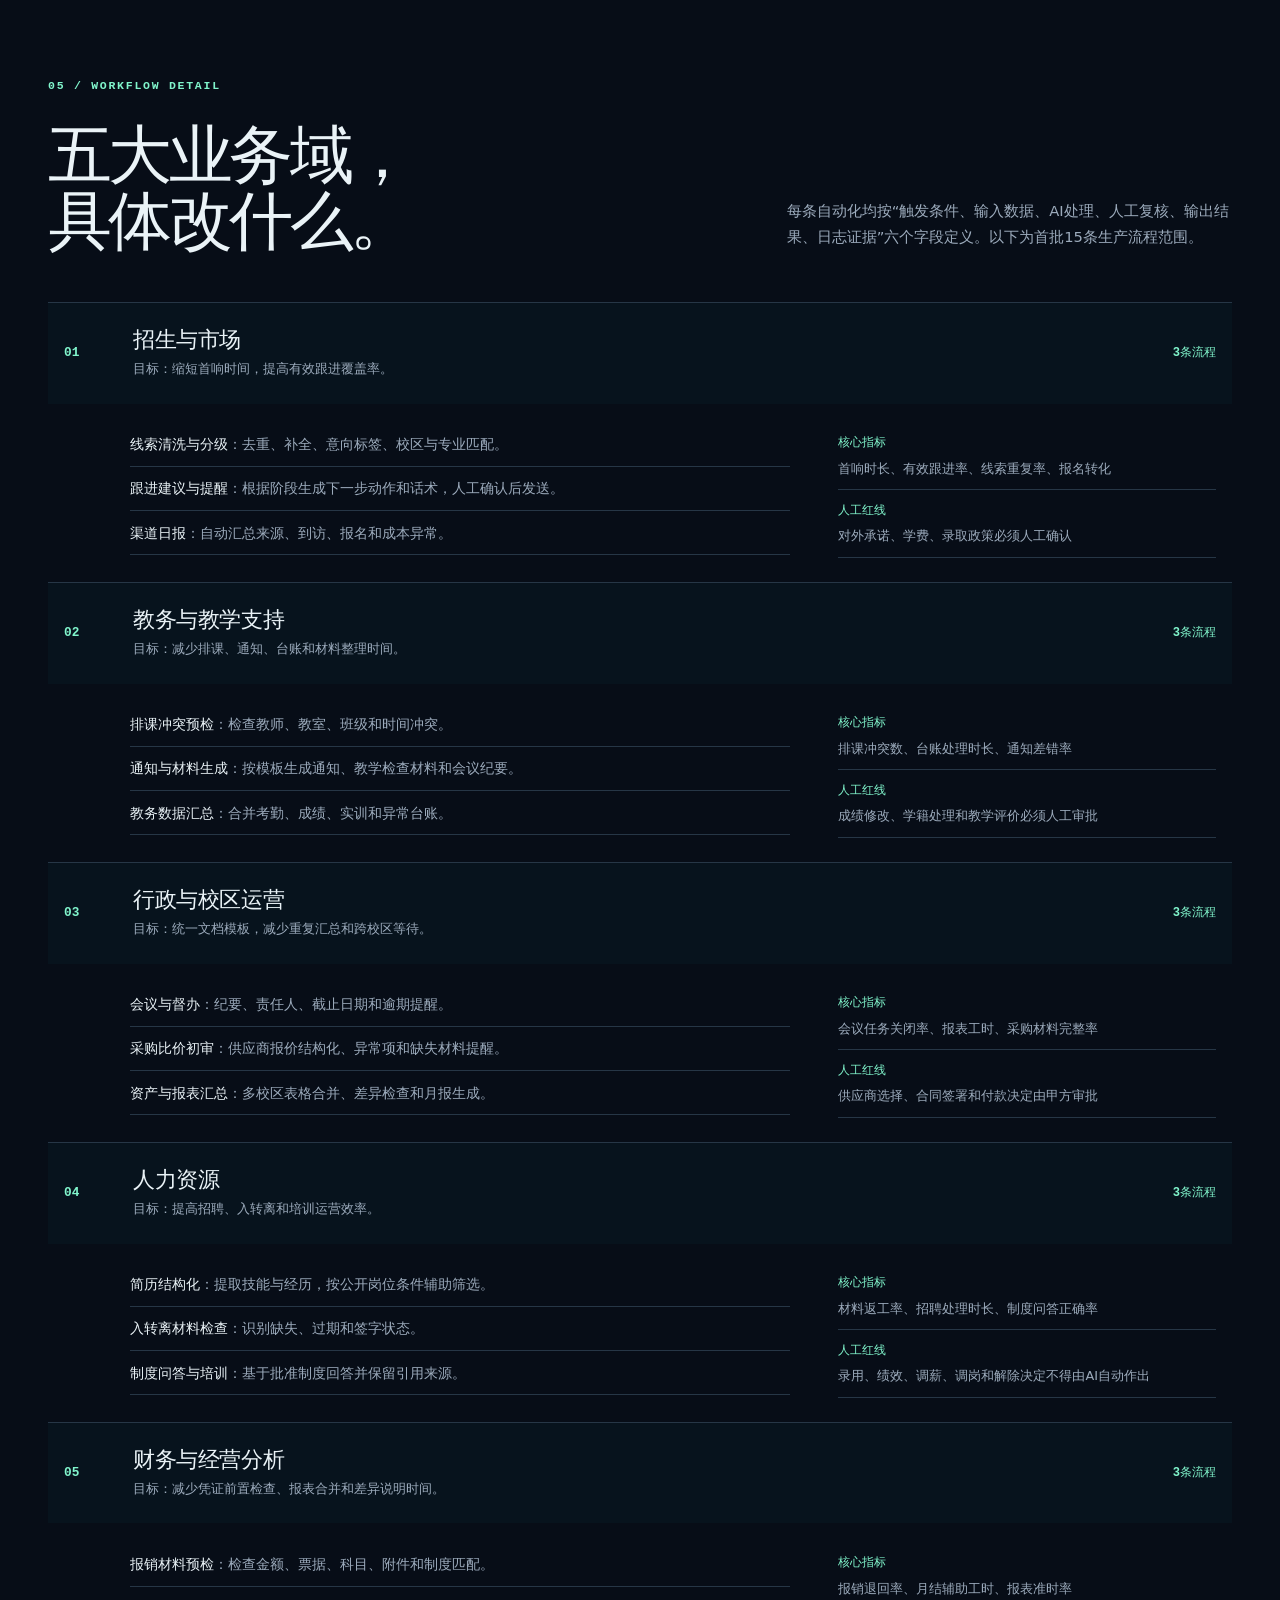
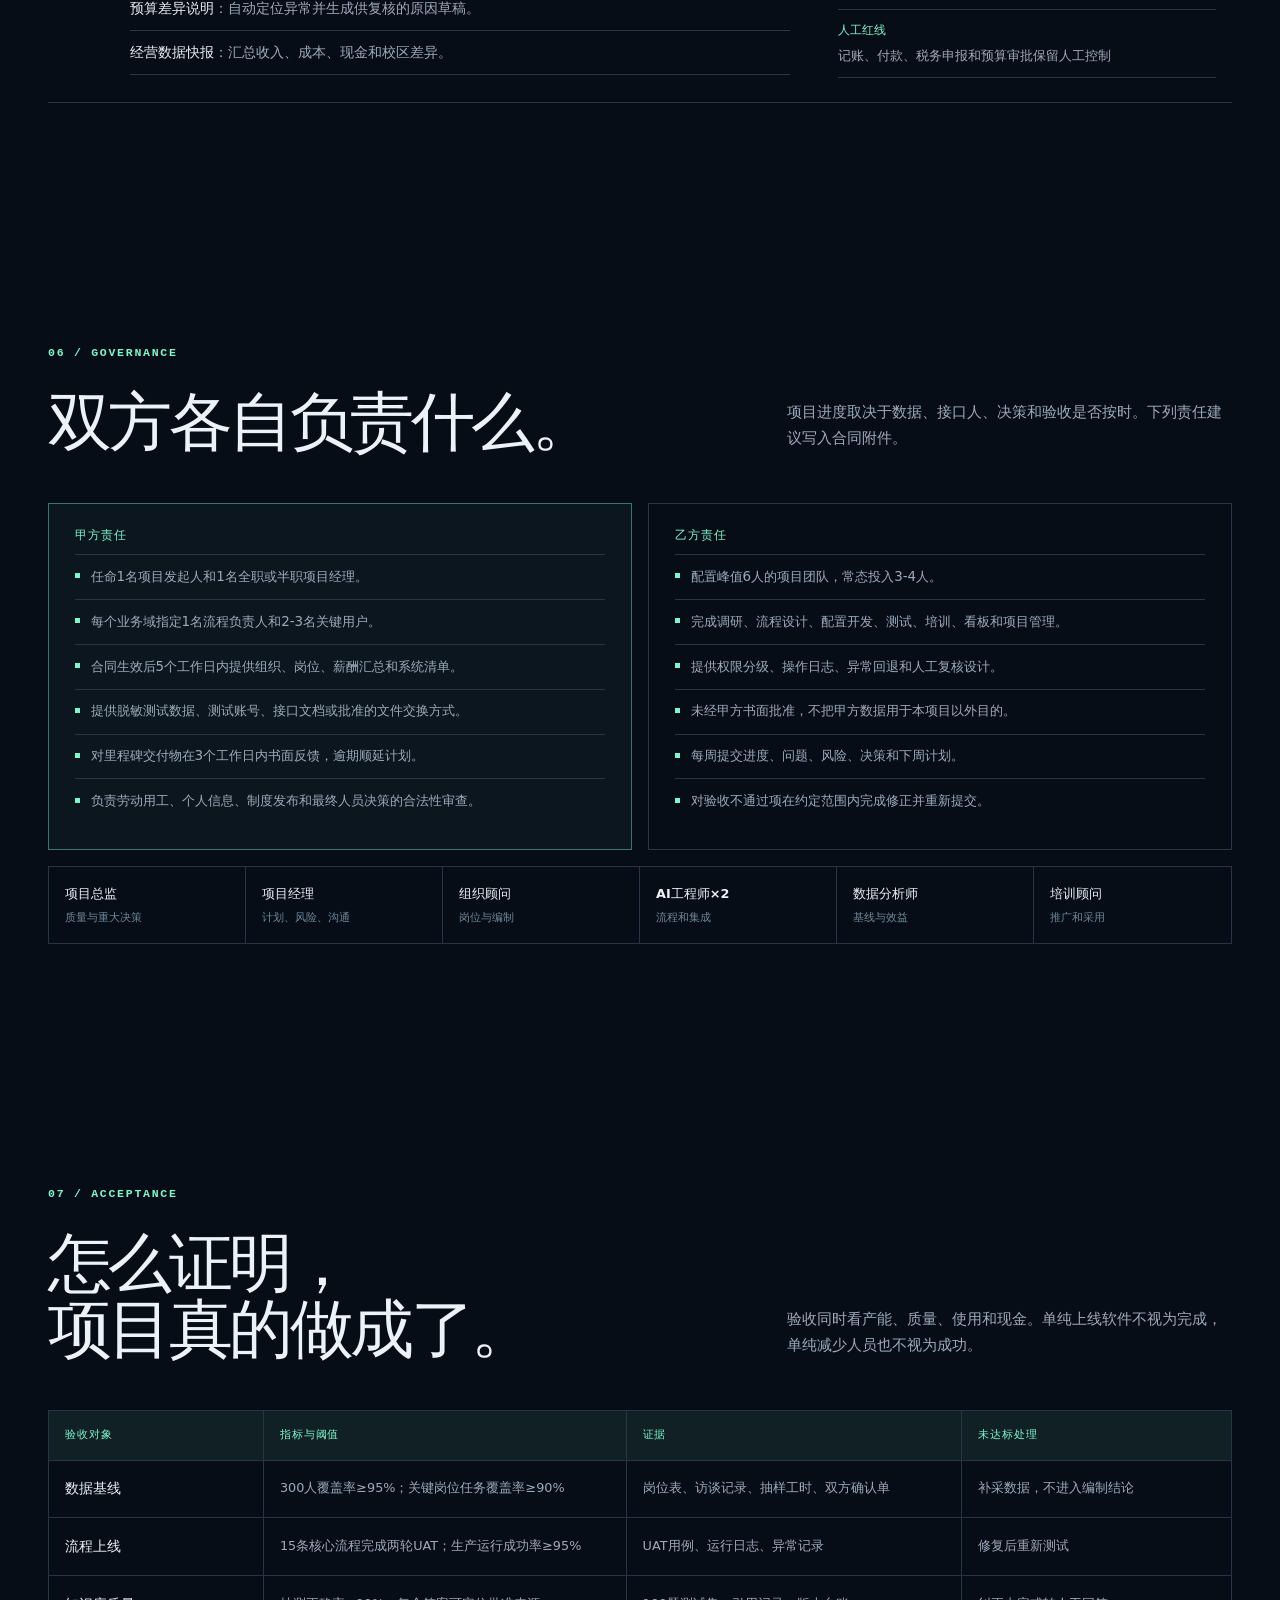
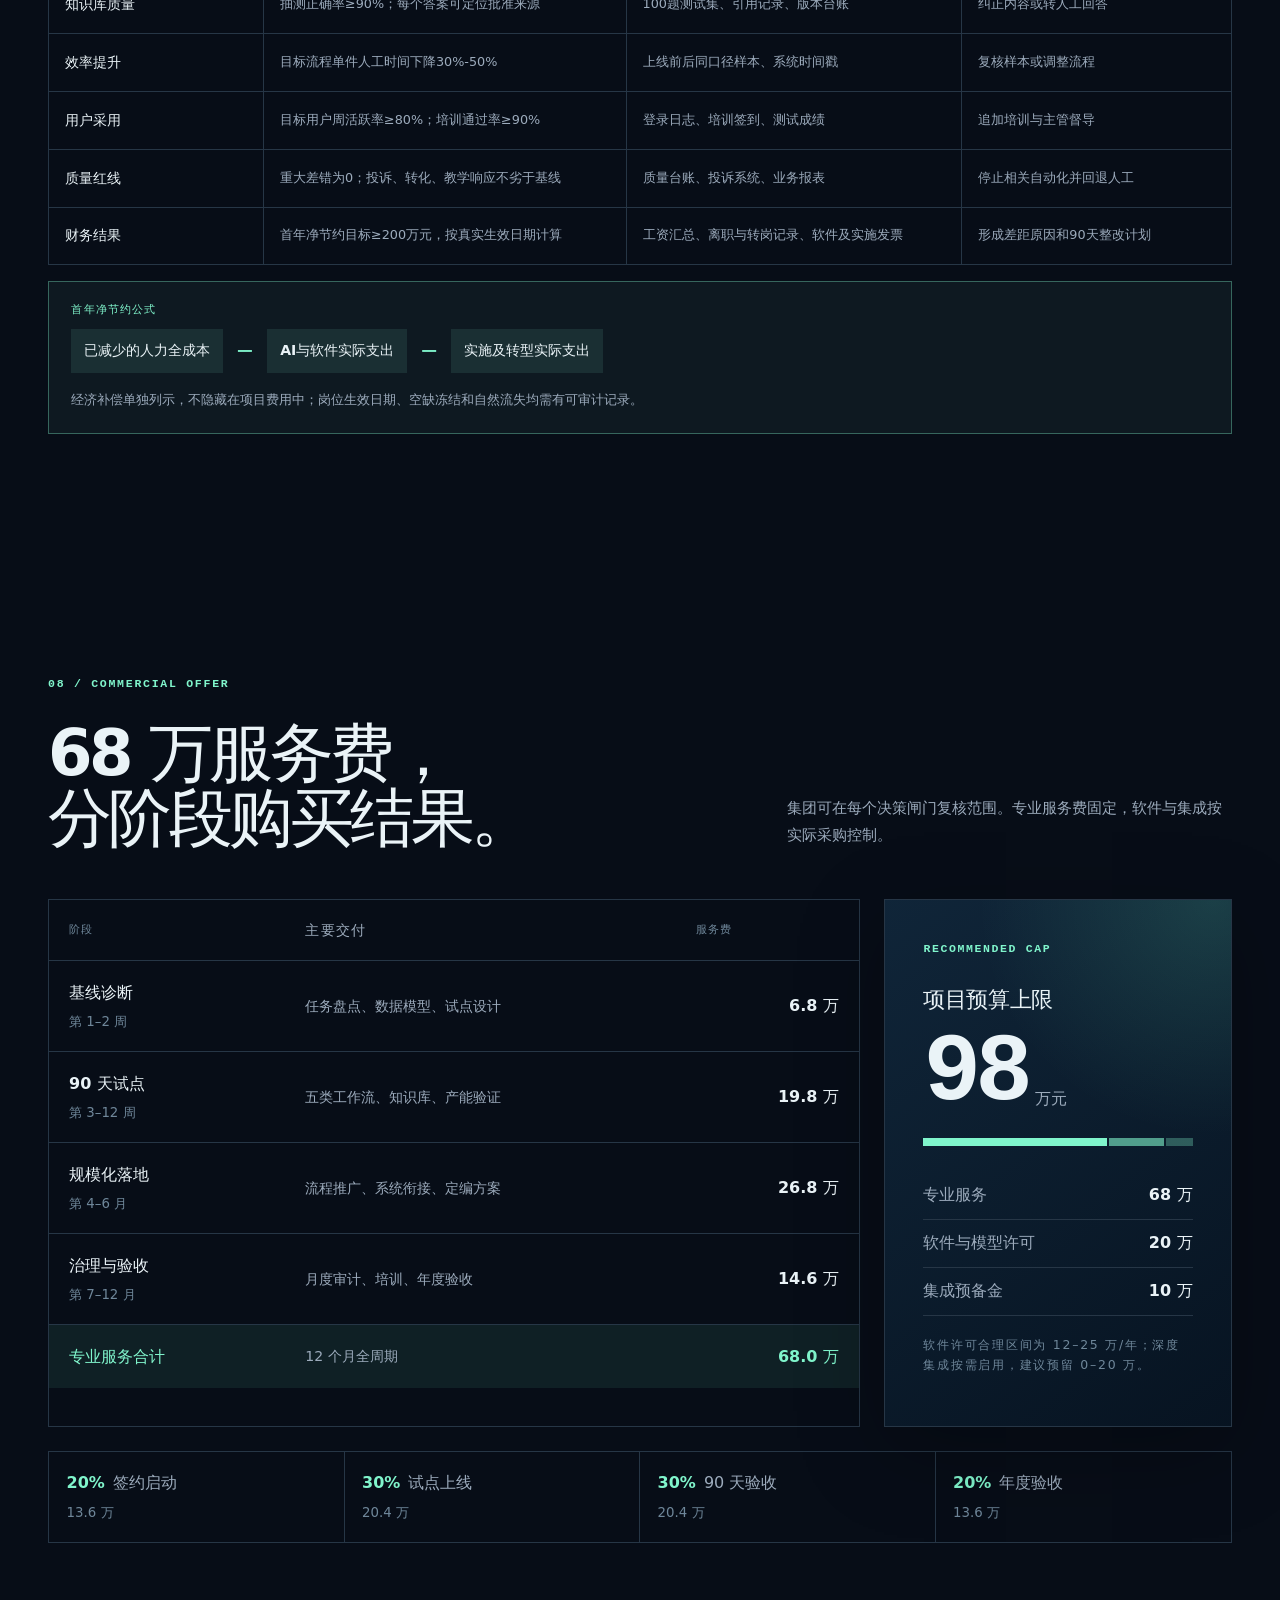
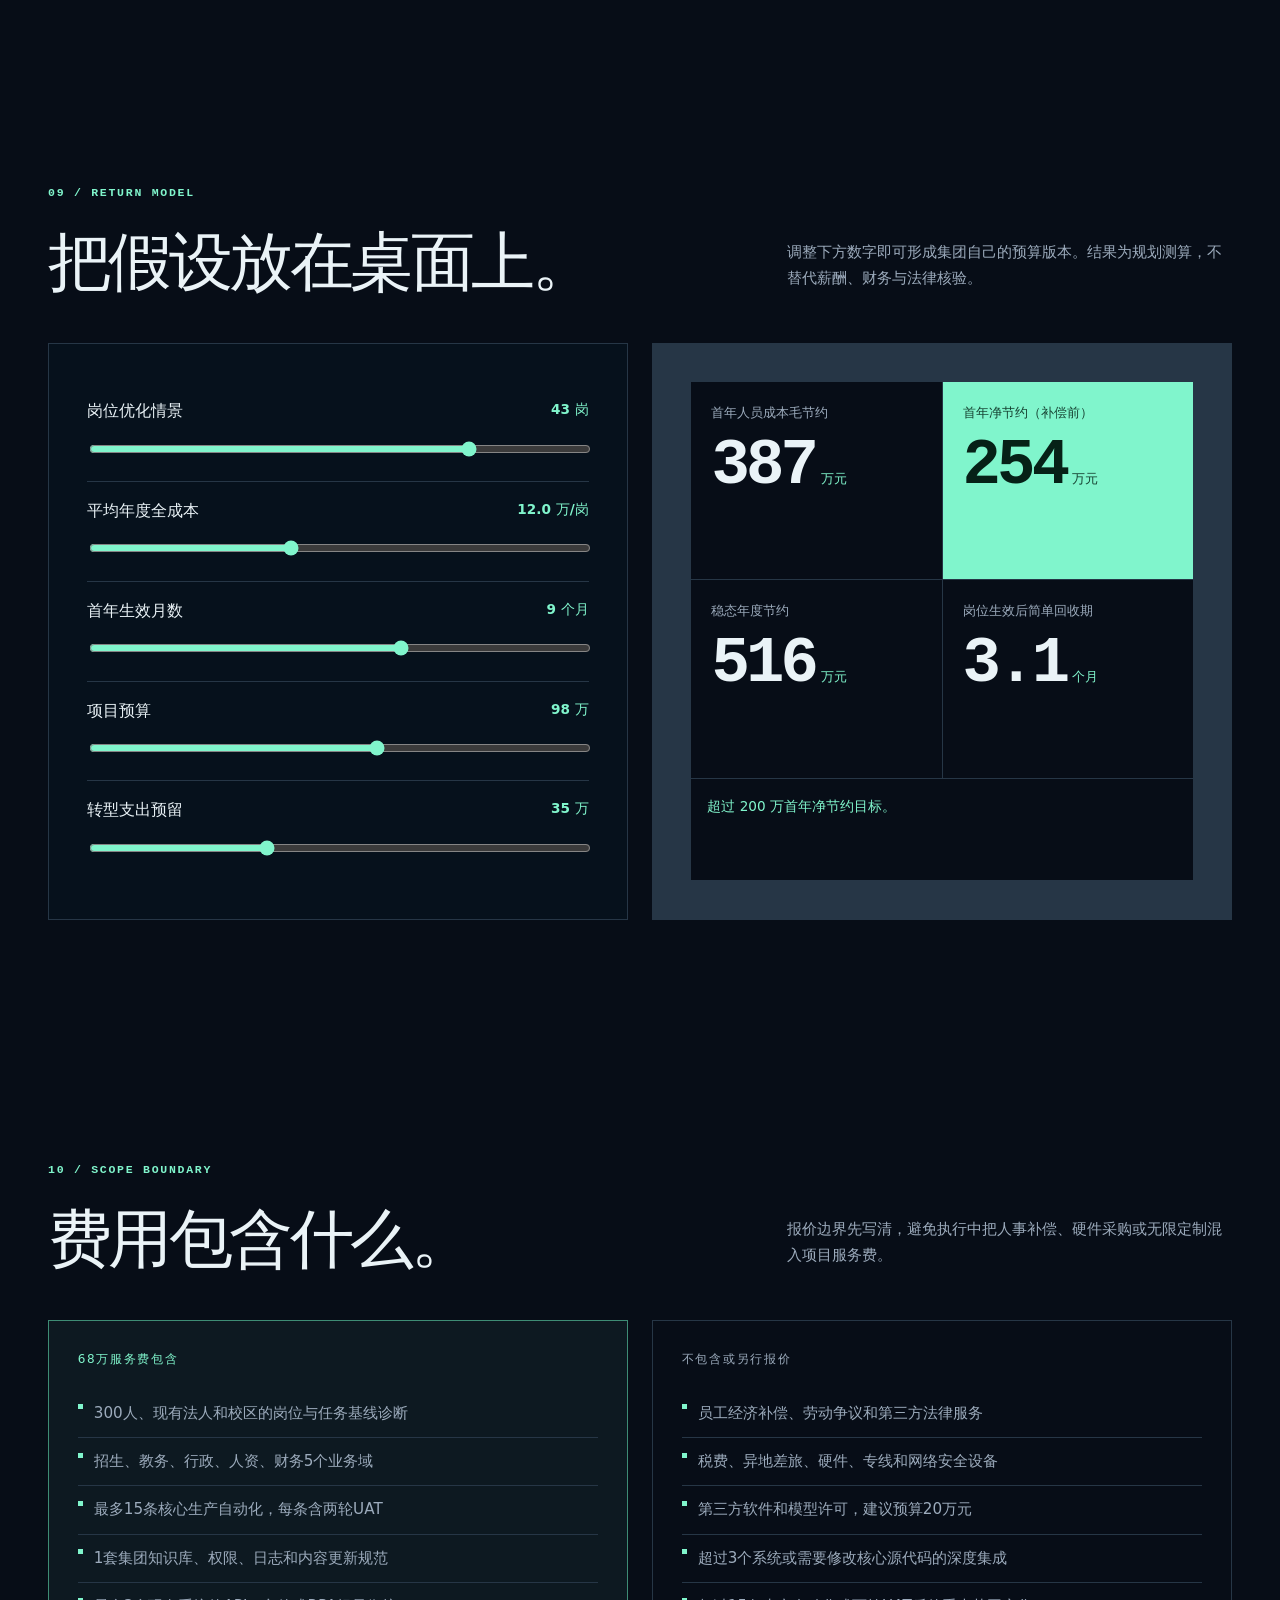
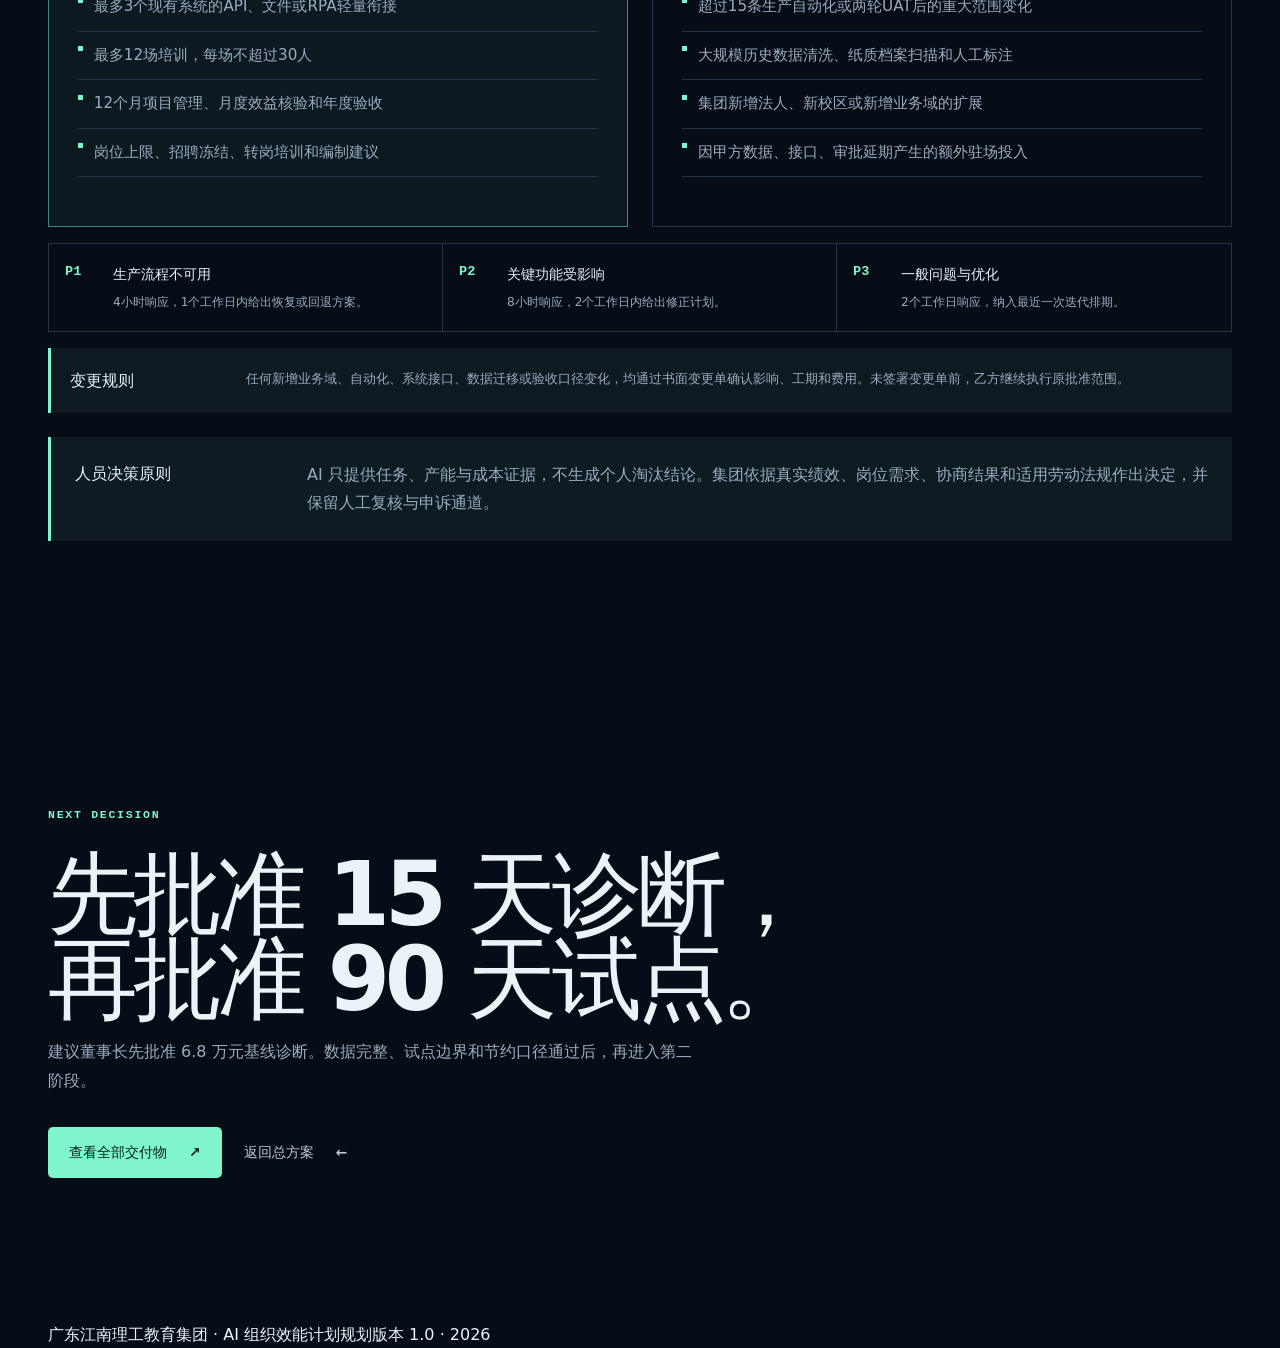
==== commit aa4e03d8: "Expand client delivery scope and acceptance detail" ====
--- a/implementation.html
+++ b/implementation.html
@@ -14,7 +14,7 @@
  <header class="site-header">
   <a class="brand" href="index.html" aria-label="返回方案首页"><span class="brand-mark">JN</span><span><b>江南理工教育集团</b><small>AI ORGANIZATION PROGRAM</small></span></a>
   <button class="menu-toggle" aria-expanded="false" aria-controls="nav-links">导航 <span aria-hidden="true">＋</span></button>
-  <nav class="nav-links" id="nav-links" aria-label="页面导航"><a href="#answer">一页总览</a><a href="#schedule">周期</a><a href="#outcomes">优化程度</a><a href="#pricing">费用</a><a href="#returns">回报</a><a href="#boundaries">边界</a></nav>
+  <nav class="nav-links" id="nav-links" aria-label="页面导航"><a href="#answer">总览</a><a href="#workplan">工作包</a><a href="#weekplan">90天</a><a href="#workflow-detail">工作流</a><a href="#acceptance">验收</a><a href="#pricing">报价</a></nav>
   <a class="header-cta" href="index.html">返回总方案 <span aria-hidden="true">↗</span></a>
  </header>
 
@@ -54,8 +54,25 @@
    </div>
   </section>
 
+  <section class="section wrap client-scope" id="workplan">
+   <div class="section-heading"><div><p class="eyebrow">01 / CLIENT SCOPE</p><h2>甲方买到的，<br>是10个工作包。</h2></div><p>每个工作包都明确乙方动作、甲方配合、书面交付物和验收证据。正式合同可直接以此表作为工作说明书基础。</p></div>
+   <div class="scope-table" role="table" aria-label="项目工作包明细">
+    <div class="scope-row head" role="row"><span>工作包</span><span>乙方具体工作</span><span>甲方需要配合</span><span>交付与验收</span></div>
+    <div class="scope-row" role="row"><span><b>WP01 项目启动</b><small>第1-2天</small></span><span>确认组织、目标、口径、会议机制、风险与数据权限。</span><span>任命项目发起人、项目经理和各部门接口人。</span><span><b>《项目章程》</b><small>双方签字确认范围和里程碑</small></span></div>
+    <div class="scope-row" role="row"><span><b>WP02 组织与岗位盘点</b><small>第1-10天</small></span><span>盘点法人、校区、部门、岗位、人数、薪酬和汇报关系。</span><span>提供组织架构、岗位表、薪酬汇总和人员异动记录。</span><span><b>《300人岗位底账》</b><small>人员覆盖率和字段完整率≥95%</small></span></div>
+    <div class="scope-row" role="row"><span><b>WP03 任务与工时基线</b><small>第3-15天</small></span><span>访谈、抽样、跟岗，记录任务频率、单次耗时、错误和等待时间。</span><span>安排不少于30名岗位代表访谈并确认抽样数据。</span><span><b>《任务工时基线》</b><small>关键岗位任务覆盖率≥90%</small></span></div>
+    <div class="scope-row" role="row"><span><b>WP04 流程与系统诊断</b><small>第1-3周</small></span><span>梳理数据入口、审批点、重复录入、接口及权限。</span><span>提供招生、教务、人资、财务等系统清单和测试账号。</span><span><b>《流程与系统蓝图》</b><small>五大业务域现状与目标流程获确认</small></span></div>
+    <div class="scope-row" role="row"><span><b>WP05 AI知识库</b><small>第3-8周</small></span><span>清洗制度、模板、问答和业务文档，建立分类、权限和更新规则。</span><span>指定内容负责人，完成敏感等级和有效版本确认。</span><span><b>知识库V1</b><small>抽测回答正确率≥90%，引用可追溯</small></span></div>
+    <div class="scope-row" role="row"><span><b>WP06 15条核心自动化</b><small>第4-10周</small></span><span>设计、配置、测试五大业务域的15条核心自动化。</span><span>提供测试数据、业务规则和关键用户参加两轮UAT。</span><span><b>15条流程包</b><small>成功率≥95%，严重错误为0</small></span></div>
+    <div class="scope-row" role="row"><span><b>WP07 90天产能验证</b><small>第9-12周</small></span><span>记录处理量、人工分钟、错误率、返工率和满意度。</span><span>保持试点岗位和业务量稳定，按周核对数据。</span><span><b>《试点验收报告》</b><small>连续4周达到约定阈值</small></span></div>
+    <div class="scope-row" role="row"><span><b>WP08 规模化推广</b><small>第4-6月</small></span><span>推广至相关校区，完成轻量集成、权限和操作规范。</span><span>组织关键用户培训，开放批准的接口或文件交换。</span><span><b>生产运行版本</b><small>目标校区上线率100%</small></span></div>
+    <div class="scope-row" role="row"><span><b>WP09 编制与转岗方案</b><small>第5-8月</small></span><span>根据释放工时提出岗位上限、招聘冻结、转岗和培训建议。</span><span>由人资、财务、业务和法务完成内部审批。</span><span><b>《编制优化方案》</b><small>四方会签，个人决定由甲方作出</small></span></div>
+    <div class="scope-row" role="row"><span><b>WP10 节约审计与移交</b><small>第7-12月</small></span><span>逐月核验工资、软件、实施成本和质量指标，完成运维移交。</span><span>提供财务凭证、工资汇总、服务指标和最终验收意见。</span><span><b>《年度验收报告》</b><small>净节约≥200万或按差距形成整改</small></span></div>
+   </div>
+  </section>
+
   <section class="section wrap" id="schedule">
-   <div class="section-heading"><div><p class="eyebrow">01 / DELIVERY CLOCK</p><h2>四个闸门，<br>逐段放行。</h2></div><p>每一阶段都有成果、验收标准和继续条件。未达到质量或产能门槛时，岗位调整自动暂停。</p></div>
+   <div class="section-heading"><div><p class="eyebrow">02 / DELIVERY CLOCK</p><h2>四个闸门，<br>逐段放行。</h2></div><p>每一阶段都有成果、验收标准和继续条件。未达到质量或产能门槛时，岗位调整自动暂停。</p></div>
    <div class="timeline">
     <article><span class="phase">01</span><p class="time">第 1–2 周</p><h3>建立真实基线</h3><p>盘点 300 人、法人、校区、岗位、任务量、系统与薪酬口径。</p><ul><li>岗位任务台账</li><li>风险与数据清单</li><li>首批试点名单</li></ul><b class="gate">闸门：数据完整率 ≥ 95%</b></article>
     <article><span class="phase">02</span><p class="time">第 3–12 周</p><h3>90 天受控试点</h3><p>上线招生、教务、行政、人资、财务五类工作流，记录人工时间与质量。</p><ul><li>5 个流程包</li><li>AI 知识库与权限</li><li>每周产能报告</li></ul><b class="gate">闸门：连续 4 周达标</b></article>
@@ -64,8 +81,21 @@
    </div>
   </section>
 
+  <section class="section wrap sprint-section" id="weekplan">
+   <div class="section-heading"><div><p class="eyebrow">03 / FIRST 90 DAYS</p><h2>前12周，<br>每两周交付一次。</h2></div><p>甲方不需要等待项目结束才看到成果。前90天采用双周迭代，所有会议、数据、流程和问题均进入项目台账。</p></div>
+   <div class="sprint-grid">
+    <article><span>W1-2</span><h3>基线与立项</h3><ul><li>启动会和项目章程</li><li>组织、岗位、薪酬数据校验</li><li>30名岗位代表访谈</li><li>形成首批试点清单</li></ul><b>甲方决策：确认口径与优先级</b></article>
+    <article><span>W3-4</span><h3>目标流程设计</h3><ul><li>五大业务域现状流程</li><li>自动化机会评分</li><li>数据和权限分级</li><li>15条流程原型定义</li></ul><b>甲方决策：确认目标流程</b></article>
+    <article><span>W5-6</span><h3>第一批上线</h3><ul><li>招生、行政、人资首批流程</li><li>知识库V1和引用追溯</li><li>关键用户培训</li><li>第一轮UAT修正</li></ul><b>甲方决策：批准受控试运行</b></article>
+    <article><span>W7-8</span><h3>第二批上线</h3><ul><li>教务、财务流程上线</li><li>轻量系统衔接</li><li>权限、日志与异常回退</li><li>第二轮UAT修正</li></ul><b>甲方决策：确认生产范围</b></article>
+    <article><span>W9-10</span><h3>产能稳定</h3><ul><li>按周记录人机处理量</li><li>测算单件耗时和返工</li><li>修正低质量提示词和规则</li><li>发布每周效能看板</li></ul><b>甲方决策：是否扩大试点</b></article>
+    <article><span>W11-12</span><h3>90天验收</h3><ul><li>连续4周数据复核</li><li>释放工时换算</li><li>质量与合规复盘</li><li>形成第4-6月推广计划</li></ul><b>甲方决策：进入规模化阶段</b></article>
+   </div>
+   <div class="cadence"><div><b>每周一</b><span>30分钟项目例会</span></div><div><b>每周五</b><span>效能看板和问题清单</span></div><div><b>每两周</b><span>演示、UAT和范围确认</span></div><div><b>每月</b><span>董事长/总经理里程碑报告</span></div></div>
+  </section>
+
   <section class="section wrap" id="outcomes">
-   <div class="section-heading"><div><p class="eyebrow">02 / TARGET STATE</p><h2>优化到什么程度。</h2></div><p>43 岗是待验证的情景上限，不是直接裁减名单。最终规模取决于任务基线、服务质量、法律程序和管理层审批。</p></div>
+   <div class="section-heading"><div><p class="eyebrow">04 / TARGET STATE</p><h2>优化到什么程度。</h2></div><p>43 岗是待验证的情景上限，不是直接裁减名单。最终规模取决于任务基线、服务质量、法律程序和管理层审批。</p></div>
    <div class="outcome-grid">
     <article><span>01</span><h3>流程效率</h3><strong>30–50%</strong><p>试点流程的单件处理时间目标降幅，按系统日志与抽样工时验收。</p></article>
     <article><span>02</span><h3>组织规模</h3><strong>300 → 257</strong><p>43 岗压力测试上限，优先通过招聘冻结、自然流失、内部转岗消化。</p></article>
@@ -74,8 +104,43 @@
    </div>
   </section>
 
+  <section class="section wrap workflow-detail" id="workflow-detail">
+   <div class="section-heading"><div><p class="eyebrow">05 / WORKFLOW DETAIL</p><h2>五大业务域，<br>具体改什么。</h2></div><p>每条自动化均按“触发条件、输入数据、AI处理、人工复核、输出结果、日志证据”六个字段定义。以下为首批15条生产流程范围。</p></div>
+   <div class="domain-list">
+    <article><header><span>01</span><div><h3>招生与市场</h3><p>目标：缩短首响时间，提高有效跟进覆盖率。</p></div><strong>3条流程</strong></header><div class="domain-body"><ul><li><b>线索清洗与分级</b>：去重、补全、意向标签、校区与专业匹配。</li><li><b>跟进建议与提醒</b>：根据阶段生成下一步动作和话术，人工确认后发送。</li><li><b>渠道日报</b>：自动汇总来源、到访、报名和成本异常。</li></ul><dl><div><dt>核心指标</dt><dd>首响时长、有效跟进率、线索重复率、报名转化</dd></div><div><dt>人工红线</dt><dd>对外承诺、学费、录取政策必须人工确认</dd></div></dl></div></article>
+    <article><header><span>02</span><div><h3>教务与教学支持</h3><p>目标：减少排课、通知、台账和材料整理时间。</p></div><strong>3条流程</strong></header><div class="domain-body"><ul><li><b>排课冲突预检</b>：检查教师、教室、班级和时间冲突。</li><li><b>通知与材料生成</b>：按模板生成通知、教学检查材料和会议纪要。</li><li><b>教务数据汇总</b>：合并考勤、成绩、实训和异常台账。</li></ul><dl><div><dt>核心指标</dt><dd>排课冲突数、台账处理时长、通知差错率</dd></div><div><dt>人工红线</dt><dd>成绩修改、学籍处理和教学评价必须人工审批</dd></div></dl></div></article>
+    <article><header><span>03</span><div><h3>行政与校区运营</h3><p>目标：统一文档模板，减少重复汇总和跨校区等待。</p></div><strong>3条流程</strong></header><div class="domain-body"><ul><li><b>会议与督办</b>：纪要、责任人、截止日期和逾期提醒。</li><li><b>采购比价初审</b>：供应商报价结构化、异常项和缺失材料提醒。</li><li><b>资产与报表汇总</b>：多校区表格合并、差异检查和月报生成。</li></ul><dl><div><dt>核心指标</dt><dd>会议任务关闭率、报表工时、采购材料完整率</dd></div><div><dt>人工红线</dt><dd>供应商选择、合同签署和付款决定由甲方审批</dd></div></dl></div></article>
+    <article><header><span>04</span><div><h3>人力资源</h3><p>目标：提高招聘、入转离和培训运营效率。</p></div><strong>3条流程</strong></header><div class="domain-body"><ul><li><b>简历结构化</b>：提取技能与经历，按公开岗位条件辅助筛选。</li><li><b>入转离材料检查</b>：识别缺失、过期和签字状态。</li><li><b>制度问答与培训</b>：基于批准制度回答并保留引用来源。</li></ul><dl><div><dt>核心指标</dt><dd>材料返工率、招聘处理时长、制度问答正确率</dd></div><div><dt>人工红线</dt><dd>录用、绩效、调薪、调岗和解除决定不得由AI自动作出</dd></div></dl></div></article>
+    <article><header><span>05</span><div><h3>财务与经营分析</h3><p>目标：减少凭证前置检查、报表合并和差异说明时间。</p></div><strong>3条流程</strong></header><div class="domain-body"><ul><li><b>报销材料预检</b>：检查金额、票据、科目、附件和制度匹配。</li><li><b>预算差异说明</b>：自动定位异常并生成供复核的原因草稿。</li><li><b>经营数据快报</b>：汇总收入、成本、现金和校区差异。</li></ul><dl><div><dt>核心指标</dt><dd>报销退回率、月结辅助工时、报表准时率</dd></div><div><dt>人工红线</dt><dd>记账、付款、税务申报和预算审批保留人工控制</dd></div></dl></div></article>
+   </div>
+  </section>
+
+  <section class="section wrap governance-section" id="governance">
+   <div class="section-heading"><div><p class="eyebrow">06 / GOVERNANCE</p><h2>双方各自负责什么。</h2></div><p>项目进度取决于数据、接口人、决策和验收是否按时。下列责任建议写入合同附件。</p></div>
+   <div class="party-grid">
+    <article><p>甲方责任</p><ul><li>任命1名项目发起人和1名全职或半职项目经理。</li><li>每个业务域指定1名流程负责人和2-3名关键用户。</li><li>合同生效后5个工作日内提供组织、岗位、薪酬汇总和系统清单。</li><li>提供脱敏测试数据、测试账号、接口文档或批准的文件交换方式。</li><li>对里程碑交付物在3个工作日内书面反馈，逾期顺延计划。</li><li>负责劳动用工、个人信息、制度发布和最终人员决策的合法性审查。</li></ul></article>
+    <article><p>乙方责任</p><ul><li>配置峰值6人的项目团队，常态投入3-4人。</li><li>完成调研、流程设计、配置开发、测试、培训、看板和项目管理。</li><li>提供权限分级、操作日志、异常回退和人工复核设计。</li><li>未经甲方书面批准，不把甲方数据用于本项目以外目的。</li><li>每周提交进度、问题、风险、决策和下周计划。</li><li>对验收不通过项在约定范围内完成修正并重新提交。</li></ul></article>
+   </div>
+   <div class="team-strip"><div><b>项目总监</b><span>质量与重大决策</span></div><div><b>项目经理</b><span>计划、风险、沟通</span></div><div><b>组织顾问</b><span>岗位与编制</span></div><div><b>AI工程师×2</b><span>流程和集成</span></div><div><b>数据分析师</b><span>基线与效益</span></div><div><b>培训顾问</b><span>推广和采用</span></div></div>
+  </section>
+
+  <section class="section wrap acceptance-section" id="acceptance">
+   <div class="section-heading"><div><p class="eyebrow">07 / ACCEPTANCE</p><h2>怎么证明，<br>项目真的做成了。</h2></div><p>验收同时看产能、质量、使用和现金。单纯上线软件不视为完成，单纯减少人员也不视为成功。</p></div>
+   <div class="accept-table" role="table" aria-label="项目验收指标">
+    <div class="accept-row head" role="row"><span>验收对象</span><span>指标与阈值</span><span>证据</span><span>未达标处理</span></div>
+    <div class="accept-row" role="row"><span><b>数据基线</b></span><span>300人覆盖率≥95%；关键岗位任务覆盖率≥90%</span><span>岗位表、访谈记录、抽样工时、双方确认单</span><span>补采数据，不进入编制结论</span></div>
+    <div class="accept-row" role="row"><span><b>流程上线</b></span><span>15条核心流程完成两轮UAT；生产运行成功率≥95%</span><span>UAT用例、运行日志、异常记录</span><span>修复后重新测试</span></div>
+    <div class="accept-row" role="row"><span><b>知识库质量</b></span><span>抽测正确率≥90%；每个答案可定位批准来源</span><span>100题测试集、引用记录、版本台账</span><span>纠正内容或转人工回答</span></div>
+    <div class="accept-row" role="row"><span><b>效率提升</b></span><span>目标流程单件人工时间下降30%-50%</span><span>上线前后同口径样本、系统时间戳</span><span>复核样本或调整流程</span></div>
+    <div class="accept-row" role="row"><span><b>用户采用</b></span><span>目标用户周活跃率≥80%；培训通过率≥90%</span><span>登录日志、培训签到、测试成绩</span><span>追加培训与主管督导</span></div>
+    <div class="accept-row" role="row"><span><b>质量红线</b></span><span>重大差错为0；投诉、转化、教学响应不劣于基线</span><span>质量台账、投诉系统、业务报表</span><span>停止相关自动化并回退人工</span></div>
+    <div class="accept-row" role="row"><span><b>财务结果</b></span><span>首年净节约目标≥200万元，按真实生效日期计算</span><span>工资汇总、离职与转岗记录、软件及实施发票</span><span>形成差距原因和90天整改计划</span></div>
+   </div>
+   <div class="formula-box"><div><span>首年净节约公式</span><b>已减少的人力全成本</b><i>−</i><b>AI与软件实际支出</b><i>−</i><b>实施及转型实际支出</b></div><p>经济补偿单独列示，不隐藏在项目费用中；岗位生效日期、空缺冻结和自然流失均需有可审计记录。</p></div>
+  </section>
+
   <section class="section wrap pricing-section" id="pricing">
-   <div class="section-heading"><div><p class="eyebrow">03 / COMMERCIAL OFFER</p><h2>68 万服务费，<br>分阶段购买结果。</h2></div><p>集团可在每个决策闸门复核范围。专业服务费固定，软件与集成按实际采购控制。</p></div>
+   <div class="section-heading"><div><p class="eyebrow">08 / COMMERCIAL OFFER</p><h2>68 万服务费，<br>分阶段购买结果。</h2></div><p>集团可在每个决策闸门复核范围。专业服务费固定，软件与集成按实际采购控制。</p></div>
    <div class="pricing-layout">
     <div class="fee-table" role="table" aria-label="项目报价明细">
      <div class="fee-row head" role="row"><span>阶段</span><span>主要交付</span><span>服务费</span></div>
@@ -96,7 +161,7 @@
   </section>
 
   <section class="section wrap" id="returns">
-   <div class="section-heading"><div><p class="eyebrow">04 / RETURN MODEL</p><h2>把假设放在桌面上。</h2></div><p>调整下方数字即可形成集团自己的预算版本。结果为规划测算，不替代薪酬、财务与法律核验。</p></div>
+   <div class="section-heading"><div><p class="eyebrow">09 / RETURN MODEL</p><h2>把假设放在桌面上。</h2></div><p>调整下方数字即可形成集团自己的预算版本。结果为规划测算，不替代薪酬、财务与法律核验。</p></div>
    <div class="return-layout">
     <form class="return-controls" id="return-form">
      <label>岗位优化情景 <span><output id="roles-out">43</output> 岗</span><input id="roles" type="range" min="20" max="50" value="43"></label>
@@ -116,11 +181,13 @@
   </section>
 
   <section class="section wrap" id="boundaries">
-   <div class="section-heading"><div><p class="eyebrow">05 / SCOPE BOUNDARY</p><h2>费用包含什么。</h2></div><p>报价边界先写清，避免执行中把人事补偿、硬件采购或无限定制混入项目服务费。</p></div>
-   <div class="scope-grid">
-    <article class="included"><p>已包含</p><ul><li>300 人岗位与任务基线诊断</li><li>五类 AI 工作流设计与试点</li><li>知识库、模板、权限与操作规范</li><li>管理者培训和关键用户辅导</li><li>月度产能、质量与节约核验</li><li>岗位上限建议和年度验收报告</li></ul></article>
-    <article><p>另行预算</p><ul><li>员工经济补偿与劳动争议费用</li><li>税费、差旅、硬件与网络改造</li><li>超过预算上限的第三方许可</li><li>现有系统的大规模定制开发</li><li>历史数据清洗和纸质档案数字化</li><li>集团新增法人或新校区的扩展</li></ul></article>
-   </div>
+   <div class="section-heading"><div><p class="eyebrow">10 / SCOPE BOUNDARY</p><h2>费用包含什么。</h2></div><p>报价边界先写清，避免执行中把人事补偿、硬件采购或无限定制混入项目服务费。</p></div>
+    <div class="scope-grid">
+     <article class="included"><p>68万服务费包含</p><ul><li>300人、现有法人和校区的岗位与任务基线诊断</li><li>招生、教务、行政、人资、财务5个业务域</li><li>最多15条核心生产自动化，每条含两轮UAT</li><li>1套集团知识库、权限、日志和内容更新规范</li><li>最多3个现有系统的API、文件或RPA轻量衔接</li><li>最多12场培训，每场不超过30人</li><li>12个月项目管理、月度效益核验和年度验收</li><li>岗位上限、招聘冻结、转岗培训和编制建议</li></ul></article>
+     <article><p>不包含或另行报价</p><ul><li>员工经济补偿、劳动争议和第三方法律服务</li><li>税费、异地差旅、硬件、专线和网络安全设备</li><li>第三方软件和模型许可，建议预算20万元</li><li>超过3个系统或需要修改核心源代码的深度集成</li><li>超过15条生产自动化或两轮UAT后的重大范围变化</li><li>大规模历史数据清洗、纸质档案扫描和人工标注</li><li>集团新增法人、新校区或新增业务域的扩展</li><li>因甲方数据、接口、审批延期产生的额外驻场投入</li></ul></article>
+    </div>
+    <div class="service-level"><article><span>P1</span><b>生产流程不可用</b><p>4小时响应，1个工作日内给出恢复或回退方案。</p></article><article><span>P2</span><b>关键功能受影响</b><p>8小时响应，2个工作日内给出修正计划。</p></article><article><span>P3</span><b>一般问题与优化</b><p>2个工作日响应，纳入最近一次迭代排期。</p></article></div>
+    <div class="change-rule"><b>变更规则</b><p>任何新增业务域、自动化、系统接口、数据迁移或验收口径变化，均通过书面变更单确认影响、工期和费用。未签署变更单前，乙方继续执行原批准范围。</p></div>
    <div class="legal-note"><b>人员决策原则</b><p>AI 只提供任务、产能与成本证据，不生成个人淘汰结论。集团依据真实绩效、岗位需求、协商结果和适用劳动法规作出决定，并保留人工复核与申诉通道。</p></div>
   </section>
 
--- a/implementation-fixes.css
+++ b/implementation-fixes.css
@@ -74,6 +74,78 @@
 .deliverable-grid b { display: block; margin-bottom: .7rem; font-size: 1rem; }
 .deliverable-grid p { margin: 0; color: var(--muted); font-size: .82rem; line-height: 1.75; }
 
+.scope-table, .accept-table { border: 1px solid var(--line); }
+.scope-row { display: grid; grid-template-columns: .9fr 1.35fr 1.2fr 1.15fr; border-bottom: 1px solid var(--line); }
+.scope-row:last-child, .accept-row:last-child { border-bottom: 0; }
+.scope-row > span, .accept-row > span { padding: 1.05rem 1rem; border-right: 1px solid var(--line); color: var(--muted); font-size: .8rem; line-height: 1.65; }
+.scope-row > span:last-child, .accept-row > span:last-child { border-right: 0; }
+.scope-row b, .accept-row b { display: block; color: var(--text); font-size: .88rem; }
+.scope-row small { display: block; margin-top: .35rem; color: var(--dim); font-size: .7rem; }
+.scope-row.head, .accept-row.head { background: rgba(128, 245, 204, .08); }
+.scope-row.head > span, .accept-row.head > span { color: var(--mint); font: 600 .68rem/1.4 Consolas, monospace; letter-spacing: .08em; text-transform: uppercase; }
+
+.sprint-grid { display: grid; grid-template-columns: repeat(3, 1fr); border: 1px solid var(--line); }
+.sprint-grid article { min-height: 350px; padding: 1.5rem; border-right: 1px solid var(--line); border-bottom: 1px solid var(--line); background: rgba(8, 24, 36, .6); }
+.sprint-grid article:nth-child(3n) { border-right: 0; }
+.sprint-grid article:nth-child(n+4) { border-bottom: 0; }
+.sprint-grid article > span { color: var(--mint); font: 700 .75rem/1 Consolas, monospace; letter-spacing: .1em; }
+.sprint-grid h3 { margin: 1.5rem 0 1rem; font-size: 1.45rem; }
+.sprint-grid ul { list-style: none; padding: 0; margin: 0 0 1.2rem; }
+.sprint-grid li { position: relative; padding: .48rem 0 .48rem 1rem; border-top: 1px solid var(--line); color: var(--muted); font-size: .82rem; }
+.sprint-grid li::before { content: ""; position: absolute; left: 0; top: .95rem; width: 4px; height: 4px; background: var(--mint); }
+.sprint-grid article > b { display: block; margin-top: 1rem; color: var(--mint); font-size: .76rem; }
+.cadence { display: grid; grid-template-columns: repeat(4, 1fr); margin-top: 1rem; border: 1px solid var(--line); }
+.cadence div { padding: 1rem; border-right: 1px solid var(--line); }
+.cadence div:last-child { border-right: 0; }
+.cadence b { display: block; color: var(--mint); font-size: .82rem; }
+.cadence span { display: block; margin-top: .35rem; color: var(--muted); font-size: .75rem; }
+
+.domain-list { border-top: 1px solid var(--line); }
+.domain-list > article { border-bottom: 1px solid var(--line); }
+.domain-list header { display: grid; grid-template-columns: 50px 1fr auto; gap: 1.2rem; align-items: center; padding: 1.5rem 1rem; background: rgba(8, 24, 36, .55); }
+.domain-list header > span { color: var(--mint); font: 700 .8rem/1 Consolas, monospace; }
+.domain-list h3 { margin: 0; font-size: 1.35rem; }
+.domain-list header p { margin: .3rem 0 0; color: var(--muted); font-size: .82rem; }
+.domain-list header > strong { color: var(--mint); font: 600 .76rem/1 Consolas, monospace; }
+.domain-body { display: grid; grid-template-columns: 1.4fr .8fr; gap: 3rem; padding: 1.2rem 1rem 1.5rem 5.1rem; }
+.domain-body ul { list-style: none; padding: 0; margin: 0; }
+.domain-body li { padding: .65rem 0; border-bottom: 1px solid var(--line); color: var(--muted); font-size: .85rem; }
+.domain-body li b { color: var(--text); }
+.domain-body dl { margin: 0; }
+.domain-body dl div { padding: .65rem 0; border-bottom: 1px solid var(--line); }
+.domain-body dt { color: var(--mint); font-size: .72rem; }
+.domain-body dd { margin: .35rem 0 0; color: var(--muted); font-size: .8rem; line-height: 1.65; }
+
+.party-grid { display: grid; grid-template-columns: 1fr 1fr; gap: 1rem; }
+.party-grid article { padding: 1.6rem; border: 1px solid var(--line); }
+.party-grid article:first-child { border-color: rgba(128, 245, 204, .42); background: rgba(128, 245, 204, .04); }
+.party-grid article > p { color: var(--mint); font: 700 .76rem/1 Consolas, monospace; letter-spacing: .1em; }
+.party-grid ul { list-style: none; padding: 0; margin: 0; }
+.party-grid li { position: relative; padding: .68rem 0 .68rem 1rem; border-top: 1px solid var(--line); color: var(--muted); font-size: .84rem; }
+.party-grid li::before { content: ""; position: absolute; left: 0; top: 1.13rem; width: 5px; height: 5px; background: var(--mint); }
+.team-strip { display: grid; grid-template-columns: repeat(6, 1fr); margin-top: 1rem; border: 1px solid var(--line); }
+.team-strip div { padding: 1rem; border-right: 1px solid var(--line); }
+.team-strip div:last-child { border-right: 0; }
+.team-strip b, .team-strip span { display: block; }
+.team-strip b { font-size: .8rem; }
+.team-strip span { margin-top: .3rem; color: var(--dim); font-size: .7rem; }
+
+.accept-row { display: grid; grid-template-columns: .8fr 1.35fr 1.25fr 1fr; border-bottom: 1px solid var(--line); }
+.formula-box { margin-top: 1rem; padding: 1.4rem; border: 1px solid rgba(128, 245, 204, .35); background: rgba(128, 245, 204, .05); }
+.formula-box > div { display: flex; align-items: center; flex-wrap: wrap; gap: .8rem; }
+.formula-box span { width: 100%; color: var(--mint); font: 700 .7rem/1 Consolas, monospace; letter-spacing: .1em; }
+.formula-box b { padding: .65rem .8rem; background: rgba(128, 245, 204, .1); font-size: .88rem; }
+.formula-box i { color: var(--mint); font-style: normal; font-size: 1.4rem; }
+.formula-box p { margin: 1rem 0 0; color: var(--muted); font-size: .8rem; line-height: 1.7; }
+.service-level { display: grid; grid-template-columns: repeat(3, 1fr); margin-top: 1rem; border: 1px solid var(--line); }
+.service-level article { position: relative; padding: 1.2rem 1.2rem 1.2rem 4rem; border-right: 1px solid var(--line); }
+.service-level article:last-child { border-right: 0; }
+.service-level span { position: absolute; left: 1rem; top: 1.3rem; color: var(--mint); font: 700 .85rem/1 Consolas, monospace; }
+.service-level b { display: block; font-size: .86rem; }
+.service-level p { margin: .4rem 0 0; color: var(--muted); font-size: .76rem; line-height: 1.65; }
+.change-rule { display: grid; grid-template-columns: 160px 1fr; gap: 1rem; margin-top: 1rem; padding: 1.2rem; border-left: 3px solid var(--mint); background: rgba(128, 245, 204, .05); }
+.change-rule p { margin: 0; color: var(--muted); font-size: .82rem; line-height: 1.7; }
+
 @media (max-width: 900px) {
   .site-header { flex-wrap: wrap; padding-block: 14px; }
   .site-header .nav-links { order: 3; width: 100%; display: none; padding-bottom: 10px; }
@@ -88,6 +160,24 @@
   .deliverable-grid { grid-template-columns: 1fr 1fr; }
   .deliverable-grid article:not(:nth-child(3n)) { border-right: 0; }
   .deliverable-grid article:nth-child(odd) { border-right: 1px solid var(--line); }
+  .scope-row { grid-template-columns: 1fr 1.2fr; }
+  .scope-row.head { display: none; }
+  .scope-row > span { border-bottom: 1px solid var(--line); }
+  .scope-row > span:nth-child(2n) { border-right: 0; }
+  .sprint-grid { grid-template-columns: 1fr 1fr; }
+  .sprint-grid article, .sprint-grid article:nth-child(3n) { border-right: 1px solid var(--line); border-bottom: 1px solid var(--line); }
+  .sprint-grid article:nth-child(2n) { border-right: 0; }
+  .sprint-grid article:nth-child(n+5) { border-bottom: 0; }
+  .cadence, .team-strip { grid-template-columns: 1fr 1fr 1fr; }
+  .cadence div, .team-strip div { border-bottom: 1px solid var(--line); }
+  .domain-body { grid-template-columns: 1fr; gap: 1rem; padding-left: 5.1rem; }
+  .accept-row { grid-template-columns: 1fr 1fr; }
+  .accept-row.head { display: none; }
+  .accept-row > span:nth-child(2n) { border-right: 0; }
+  .party-grid { grid-template-columns: 1fr; }
+  .service-level { grid-template-columns: 1fr; }
+  .service-level article { border-right: 0; border-bottom: 1px solid var(--line); }
+  .service-level article:last-child { border-bottom: 0; }
 }
 
 @media (max-width: 600px) {
@@ -97,4 +187,16 @@
   .deliverable-head span { display: block; margin-top: .5rem; }
   .deliverable-grid { grid-template-columns: 1fr; }
   .deliverable-grid article:nth-child(odd) { border-right: 0; }
-}
+  .scope-row, .accept-row { display: block; padding: 1rem; }
+  .scope-row > span, .accept-row > span { display: block; padding: .6rem 0; border-right: 0; border-bottom: 1px solid var(--line); }
+  .scope-row > span:last-child, .accept-row > span:last-child { border-bottom: 0; }
+  .sprint-grid, .cadence, .team-strip { grid-template-columns: 1fr; }
+  .sprint-grid article, .sprint-grid article:nth-child(3n), .sprint-grid article:nth-child(n+5) { min-height: auto; border-right: 0; border-bottom: 1px solid var(--line); }
+  .sprint-grid article:last-child { border-bottom: 0; }
+  .domain-list header { grid-template-columns: 36px 1fr; }
+  .domain-list header > strong { grid-column: 2; }
+  .domain-body { padding: 1rem; }
+  .formula-box > div { display: grid; }
+  .formula-box i { transform: rotate(90deg); justify-self: start; }
+  .change-rule { grid-template-columns: 1fr; }
+}
